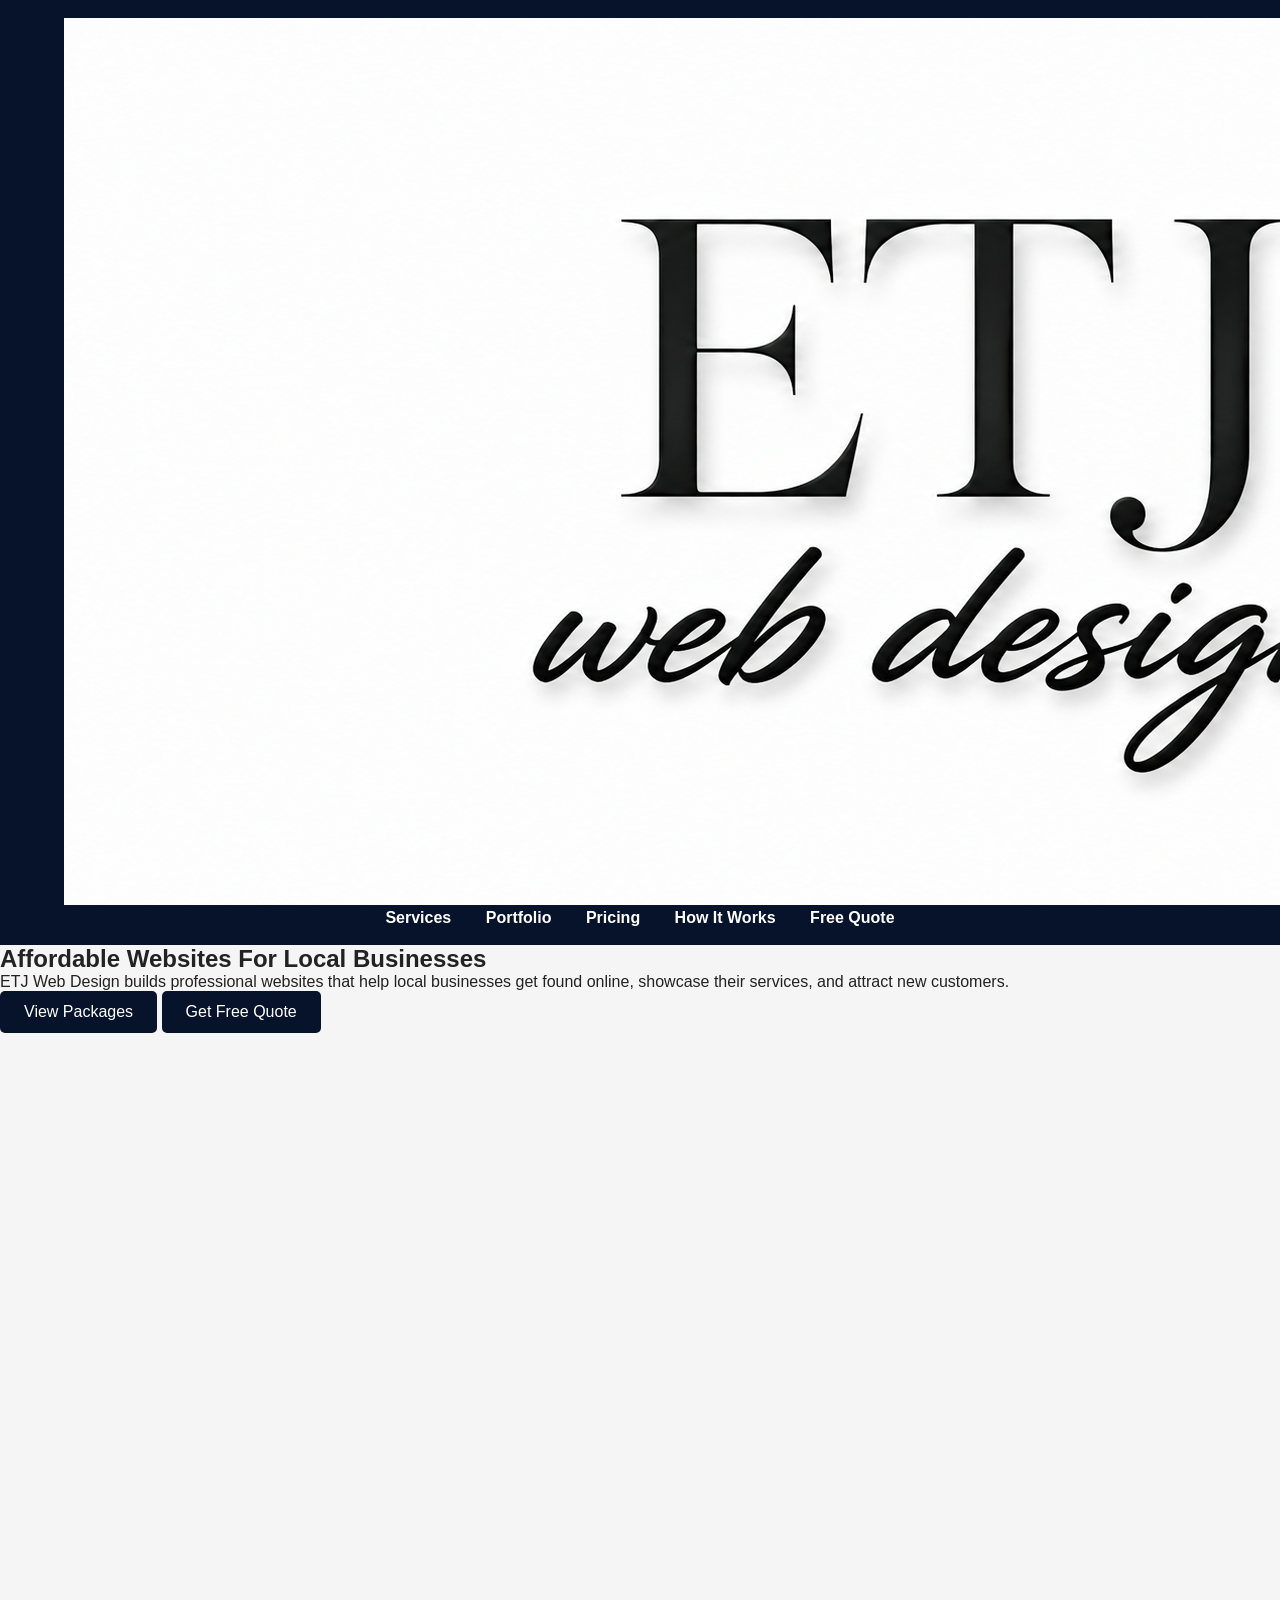
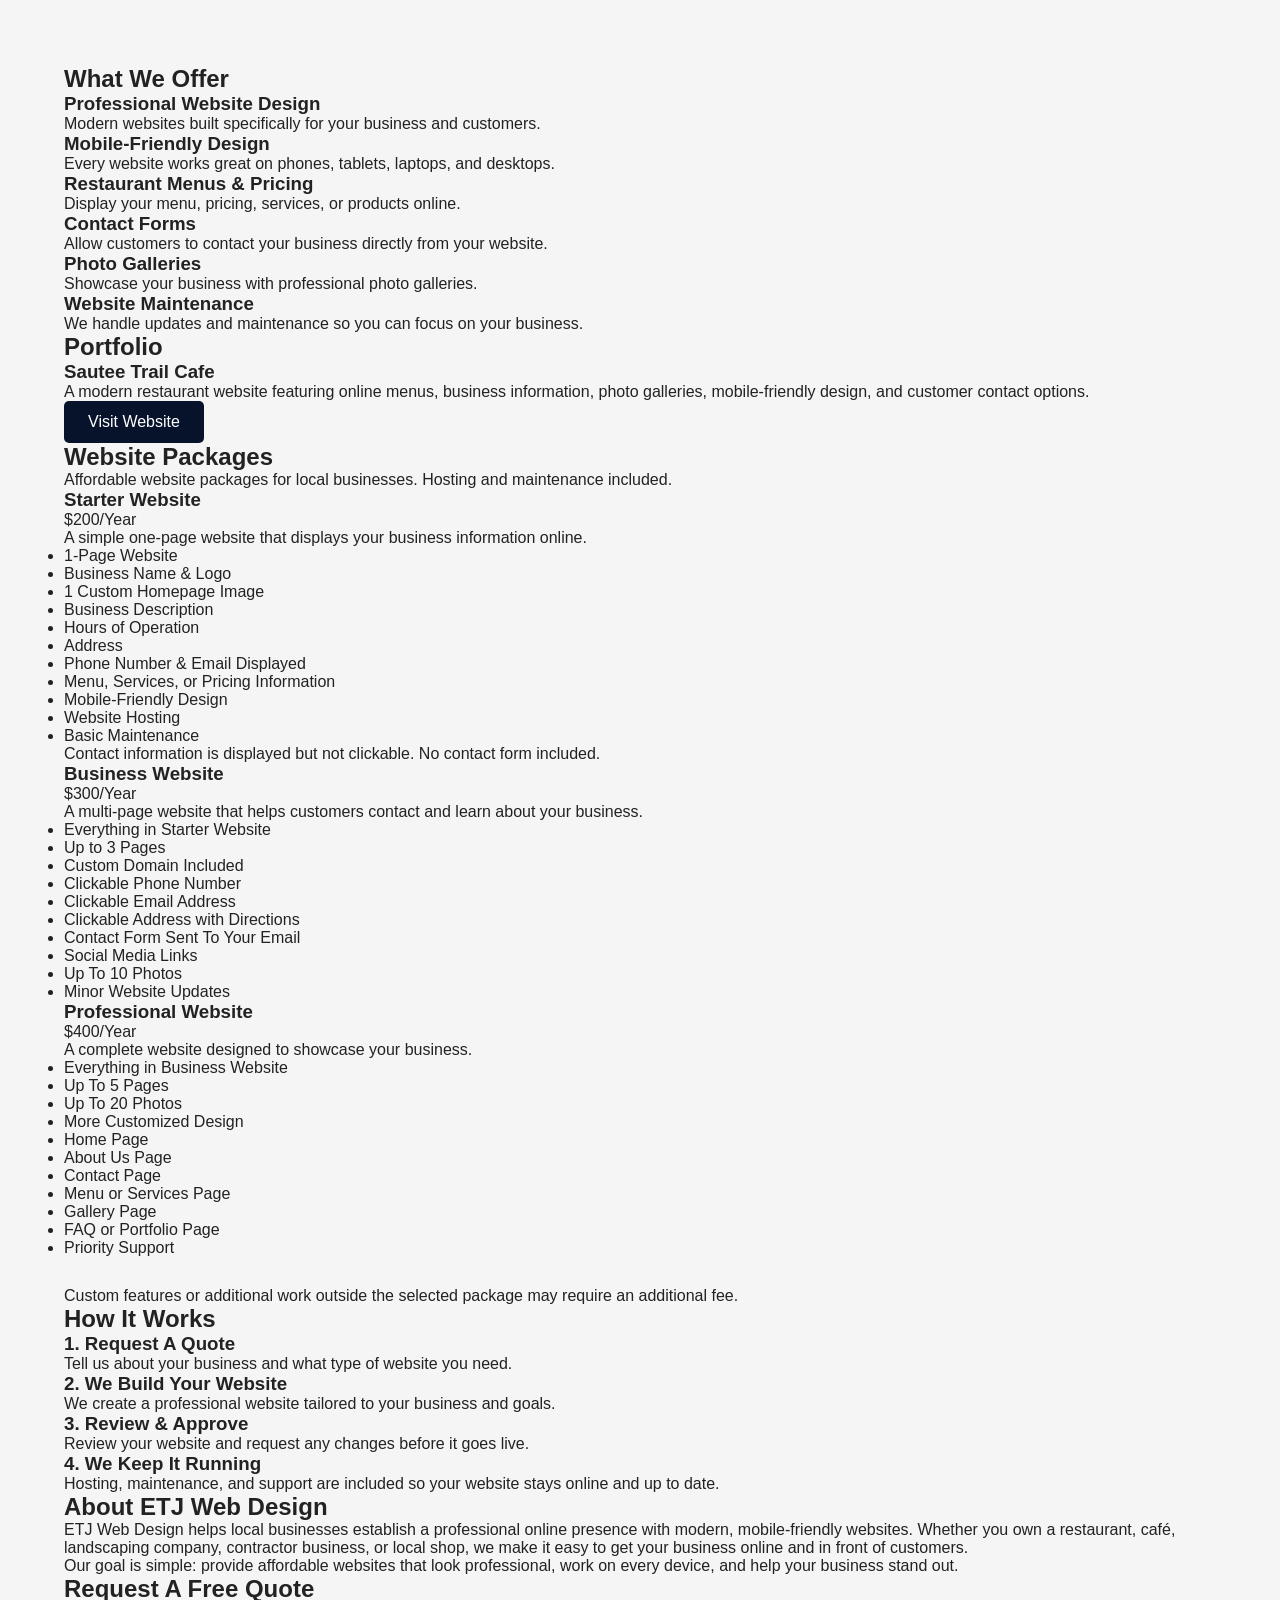
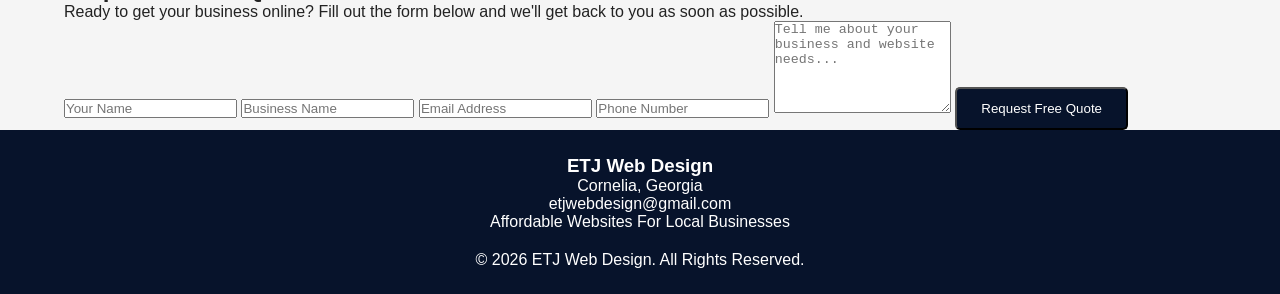
==== index.html @ d2bb999c "Update index.html" ====
<!DOCTYPE html>
<html lang="en">
<head>
<meta charset="UTF-8">
<meta name="viewport" content="width=device-width, initial-scale=1.0">

<title>ETJ Web Design | Affordable Websites for Small Businesses</title>

<meta name="description" content="Professional websites for local businesses. Hosting, maintenance, and support included. Packages starting at $200 per year.">

<link rel="stylesheet" href="style.css">
</head>
<body>

<header>
    <div class="container">

        <div class="logo">
            <img src="logo.png" alt="ETJ Web Design Logo">
        </div>

        <nav>
            <a href="#services">Services</a>
            <a href="#portfolio">Portfolio</a>
            <a href="#pricing">Pricing</a>
            <a href="#how-it-works">How It Works</a>
            <a href="#quote">Free Quote</a>
        </nav>

    </div>
</header>

<section class="hero">
    <div class="hero-content">

        <h1>Affordable Websites For Local Businesses</h1>

        <p>
            ETJ Web Design builds professional websites that help local businesses
            get found online, showcase their services, and attract new customers.
        </p>

        <div class="hero-buttons">
            <a href="#pricing" class="btn">View Packages</a>
            <a href="#quote" class="btn btn-outline">Get Free Quote</a>
        </div>

    </div>
</section>
<section id="services" class="section">
    <div class="container">

        <h2>What We Offer</h2>

        <div class="grid">

            <div class="card">
                <h3>Professional Website Design</h3>
                <p>
                    Modern websites built specifically for your business and customers.
                </p>
            </div>

            <div class="card">
                <h3>Mobile-Friendly Design</h3>
                <p>
                    Every website works great on phones, tablets, laptops, and desktops.
                </p>
            </div>

            <div class="card">
                <h3>Restaurant Menus & Pricing</h3>
                <p>
                    Display your menu, pricing, services, or products online.
                </p>
            </div>

            <div class="card">
                <h3>Contact Forms</h3>
                <p>
                    Allow customers to contact your business directly from your website.
                </p>
            </div>

            <div class="card">
                <h3>Photo Galleries</h3>
                <p>
                    Showcase your business with professional photo galleries.
                </p>
            </div>

            <div class="card">
                <h3>Website Maintenance</h3>
                <p>
                    We handle updates and maintenance so you can focus on your business.
                </p>
            </div>

        </div>

    </div>
</section>

<section id="portfolio" class="section dark">
    <div class="container">

        <h2>Portfolio</h2>

        <div class="portfolio-card">

            <h3>Sautee Trail Cafe</h3>

            <p>
                A modern restaurant website featuring online menus, business information,
                photo galleries, mobile-friendly design, and customer contact options.
            </p>

            <a href="https://sauteetrailcafe.com" target="_blank" class="btn">
                Visit Website
            </a>

        </div>

    </div>
</section>
<section id="pricing" class="section">
    <div class="container">

        <h2>Website Packages</h2>

        <p class="about-text">
            Affordable website packages for local businesses. Hosting and maintenance included.
        </p>

        <div class="grid">

            <div class="card">
                <h3>Starter Website</h3>

                <div class="price">
                    $200/Year
                </div>

                <p>
                    A simple one-page website that displays your business information online.
                </p>

                <ul>
                    <li>1-Page Website</li>
                    <li>Business Name & Logo</li>
                    <li>1 Custom Homepage Image</li>
                    <li>Business Description</li>
                    <li>Hours of Operation</li>
                    <li>Address</li>
                    <li>Phone Number & Email Displayed</li>
                    <li>Menu, Services, or Pricing Information</li>
                    <li>Mobile-Friendly Design</li>
                    <li>Website Hosting</li>
                    <li>Basic Maintenance</li>
                </ul>

                <p class="small">
                    Contact information is displayed but not clickable. No contact form included.
                </p>
            </div>

            <div class="card">
                <h3>Business Website</h3>

                <div class="price">
                    $300/Year
                </div>

                <p>
                    A multi-page website that helps customers contact and learn about your business.
                </p>

                <ul>
                    <li>Everything in Starter Website</li>
                    <li>Up to 3 Pages</li>
                    <li>Custom Domain Included</li>
                    <li>Clickable Phone Number</li>
                    <li>Clickable Email Address</li>
                    <li>Clickable Address with Directions</li>
                    <li>Contact Form Sent To Your Email</li>
                    <li>Social Media Links</li>
                    <li>Up To 10 Photos</li>
                    <li>Minor Website Updates</li>
                </ul>
            </div>

            <div class="card">
                <h3>Professional Website</h3>

                <div class="price">
                    $400/Year
                </div>

                <p>
                    A complete website designed to showcase your business.
                </p>

                <ul>
                    <li>Everything in Business Website</li>
                    <li>Up To 5 Pages</li>
                    <li>Up To 20 Photos</li>
                    <li>More Customized Design</li>
                    <li>Home Page</li>
                    <li>About Us Page</li>
                    <li>Contact Page</li>
                    <li>Menu or Services Page</li>
                    <li>Gallery Page</li>
                    <li>FAQ or Portfolio Page</li>
                    <li>Priority Support</li>
                </ul>
            </div>

        </div>

        <p class="small" style="margin-top:30px;">
            Custom features or additional work outside the selected package may require an additional fee.
        </p>

    </div>
</section>
<section id="how-it-works" class="section dark">
    <div class="container">

        <h2>How It Works</h2>

        <div class="grid">

            <div class="card">
                <h3>1. Request A Quote</h3>
                <p>
                    Tell us about your business and what type of website you need.
                </p>
            </div>

            <div class="card">
                <h3>2. We Build Your Website</h3>
                <p>
                    We create a professional website tailored to your business and goals.
                </p>
            </div>

            <div class="card">
                <h3>3. Review & Approve</h3>
                <p>
                    Review your website and request any changes before it goes live.
                </p>
            </div>

            <div class="card">
                <h3>4. We Keep It Running</h3>
                <p>
                    Hosting, maintenance, and support are included so your website stays online and up to date.
                </p>
            </div>

        </div>

    </div>
</section>

<section class="section">
    <div class="container">

        <h2>About ETJ Web Design</h2>

        <p class="about-text">
            ETJ Web Design helps local businesses establish a professional online presence with modern, mobile-friendly websites.
            Whether you own a restaurant, café, landscaping company, contractor business, or local shop,
            we make it easy to get your business online and in front of customers.
        </p>

        <p class="about-text">
            Our goal is simple: provide affordable websites that look professional, work on every device,
            and help your business stand out.
        </p>

    </div>
</section>
<section id="quote" class="section dark">
    <div class="container">

        <h2>Request A Free Quote</h2>

        <p class="about-text">
            Ready to get your business online? Fill out the form below and we'll get back to you as soon as possible.
        </p>

        <form action="https://formspree.io/f/mnjybvge" method="POST">

            <input
                type="text"
                name="name"
                placeholder="Your Name"
                required>

            <input
                type="text"
                name="business"
                placeholder="Business Name">

            <input
                type="email"
                name="email"
                placeholder="Email Address"
                required>

            <input
                type="tel"
                name="phone"
                placeholder="Phone Number">

            <textarea
                name="message"
                rows="6"
                placeholder="Tell me about your business and website needs..."
                required></textarea>

            <button type="submit" class="btn">
                Request Free Quote
            </button>

        </form>

    </div>
</section>

<footer>
    <div class="container">

        <h3>ETJ Web Design</h3>

        <p>Cornelia, Georgia</p>

        <p>etjwebdesign@gmail.com</p>

        <p>Affordable Websites For Local Businesses</p>

        <p style="margin-top:20px;">
            © 2026 ETJ Web Design. All Rights Reserved.
        </p>

    </div>
</footer>

</body>
</html>
---- style.css ----
*{
margin:0;
padding:0;
box-sizing:border-box;
}

body{
font-family:Arial,sans-serif;
background:#f5f5f5;
color:#222;
}

.container{
width:90%;
max-width:1200px;
margin:auto;
}

header{
background:#07132b;
padding:18px 0;
}

nav{
text-align:center;
}

nav a{
color:white;
text-decoration:none;
margin:0 15px;
font-weight:bold;
}

nav a:hover{
opacity:.8;
}

.hero{
height:80vh;

```
background-image:url("logo.png");
background-size:cover;
background-position:center;
background-repeat:no-repeat;
```

}

.welcome{
text-align:center;
padding:60px 20px;
background:white;
}

.welcome h1{
font-size:3rem;
margin-bottom:15px;
}

.welcome p{
max-width:700px;
margin:auto;
margin-bottom:25px;
}

.btn{
display:inline-block;
background:#07132b;
color:white;
text-decoration:none;
padding:12px 24px;
border-radius:5px;
}

.btn:hover{
opacity:.9;
}

footer{
background:#07132b;
color:white;
text-align:center;
padding:25px;
}

@media(max-width:768px){

```
.hero{
    height:50vh;
}

.welcome h1{
    font-size:2rem;
}
```

}
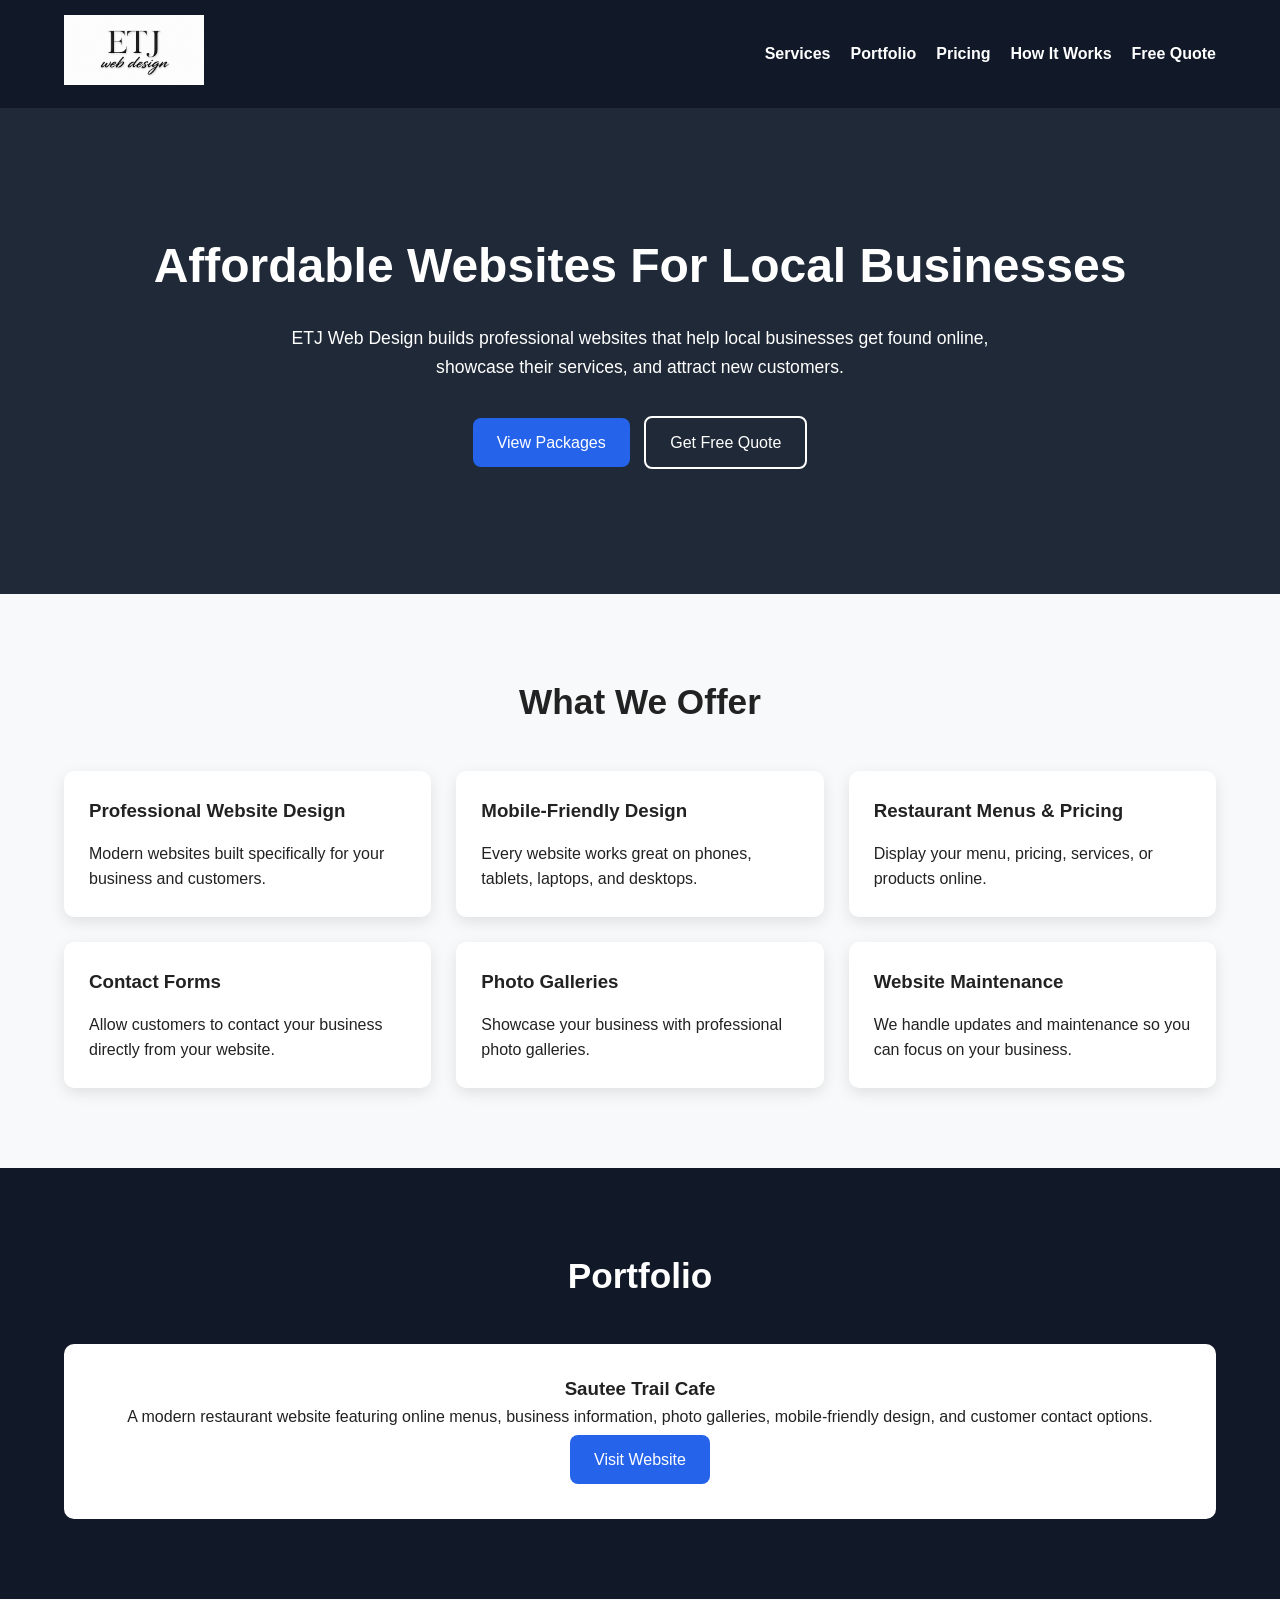
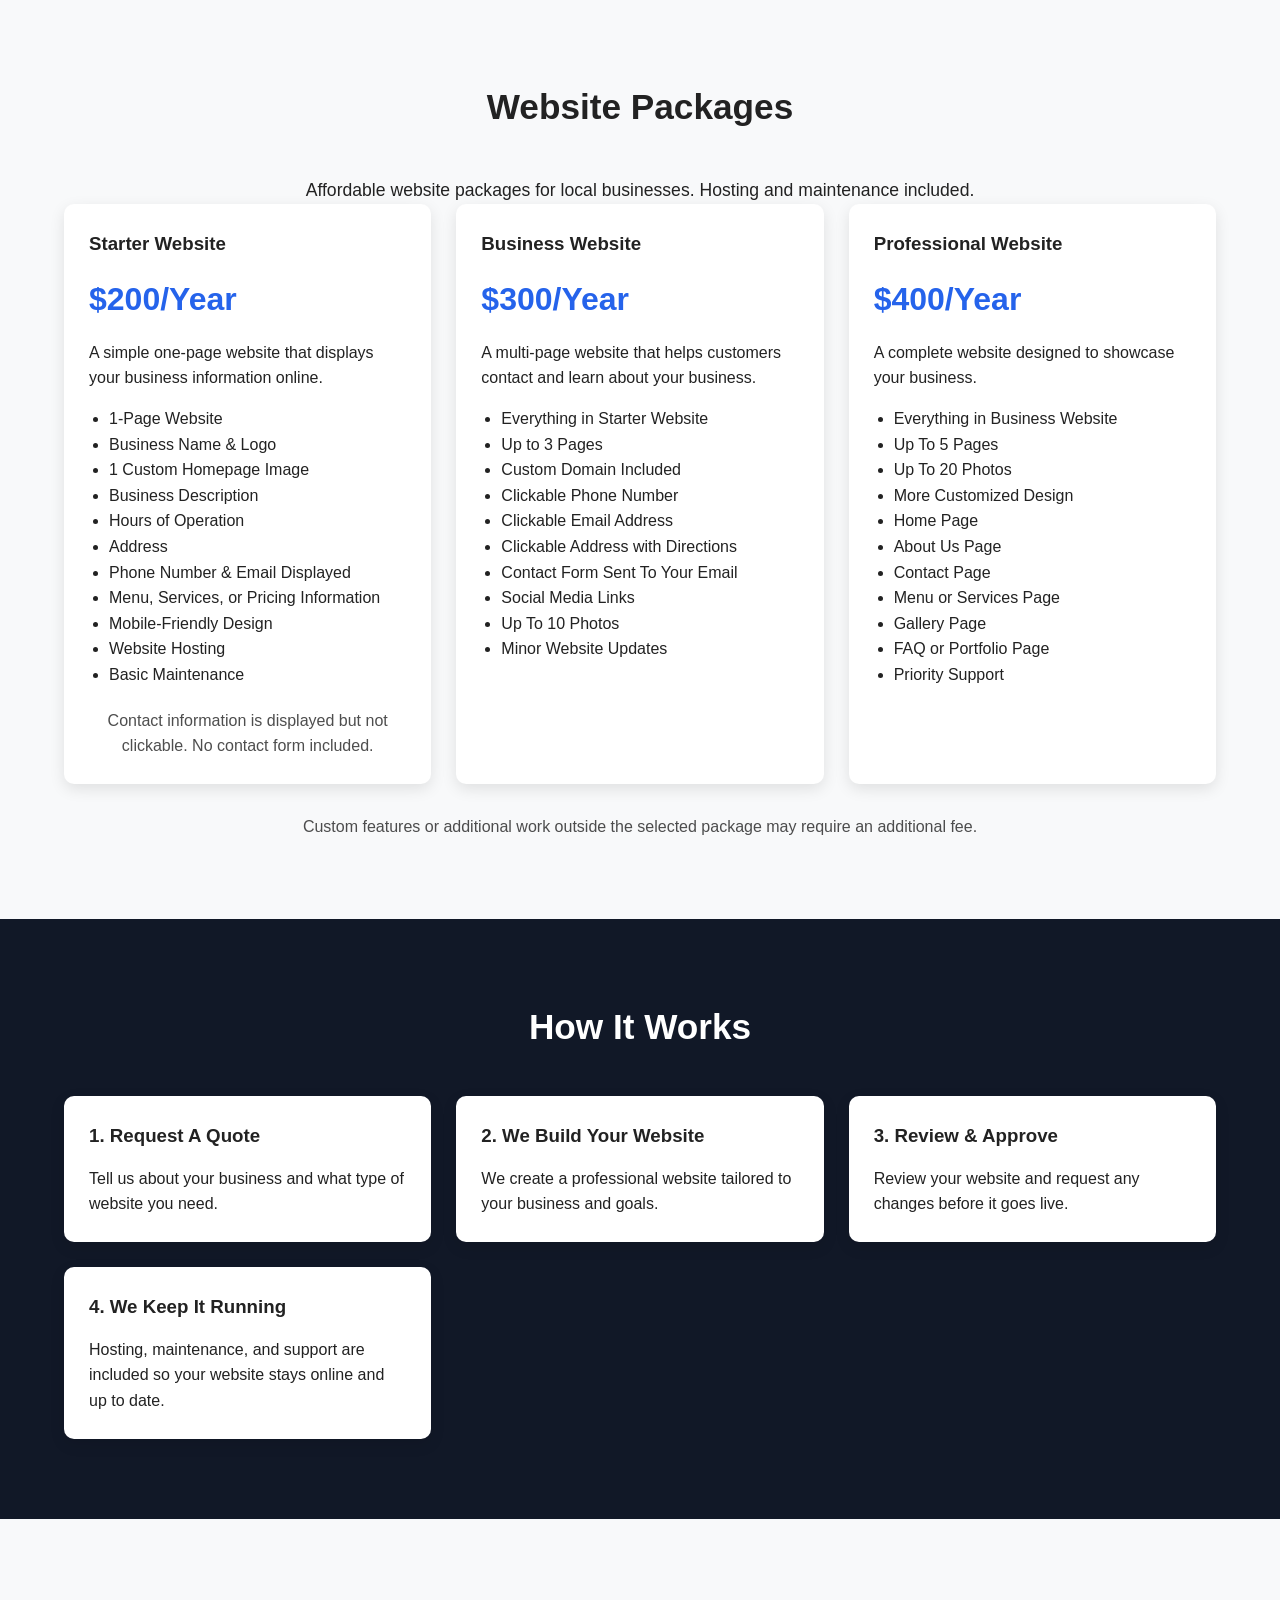
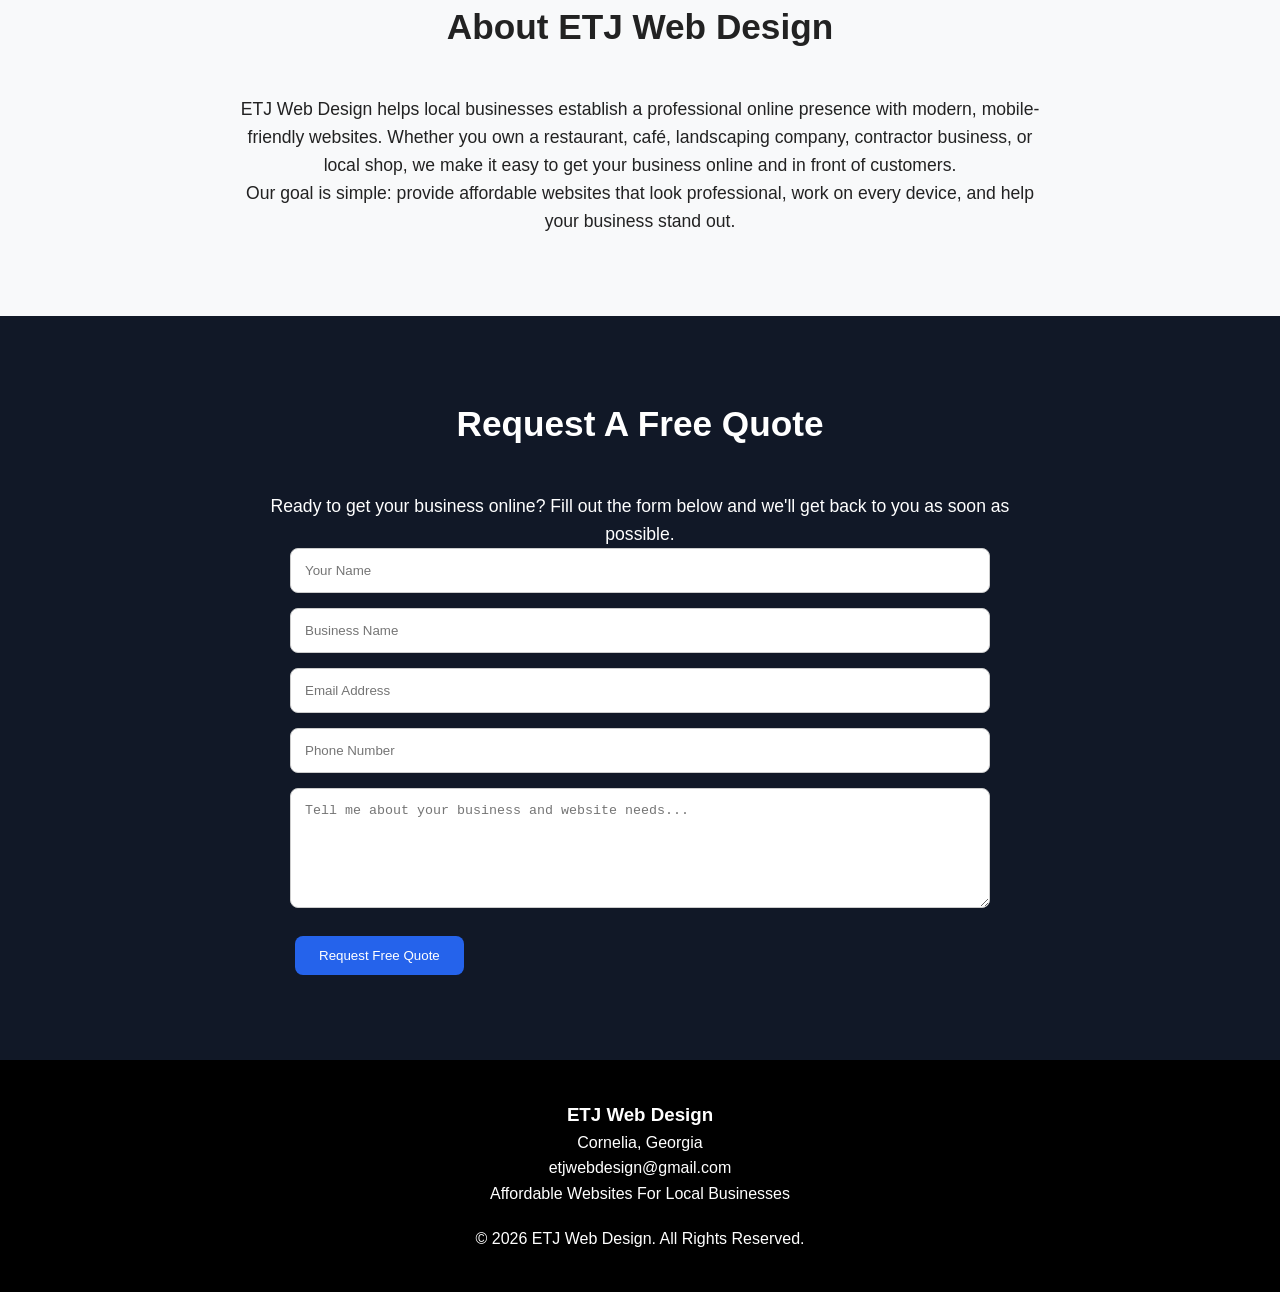
==== commit c550a3ce: "Update index.html" ====
--- a/index.html
+++ b/index.html
@@ -349,3 +349,4 @@
 
 </body>
 </html>
+
--- a/style.css
+++ b/style.css
@@ -1,100 +1,198 @@
-*{
-margin:0;
-padding:0;
-box-sizing:border-box;
+* {
+    margin: 0;
+    padding: 0;
+    box-sizing: border-box;
 }
 
-body{
-font-family:Arial,sans-serif;
-background:#f5f5f5;
-color:#222;
+body {
+    font-family: Arial, sans-serif;
+    line-height: 1.6;
+    color: #222;
+    background: #f8f9fa;
 }
 
-.container{
-width:90%;
-max-width:1200px;
-margin:auto;
+.container {
+    width: 90%;
+    max-width: 1200px;
+    margin: auto;
 }
 
-header{
-background:#07132b;
-padding:18px 0;
+header {
+    background: #111827;
+    padding: 15px 0;
 }
 
-nav{
-text-align:center;
+header .container {
+    display: flex;
+    justify-content: space-between;
+    align-items: center;
 }
 
-nav a{
-color:white;
-text-decoration:none;
-margin:0 15px;
-font-weight:bold;
+.logo img {
+    height: 70px;
 }
 
-nav a:hover{
-opacity:.8;
+nav {
+    display: flex;
+    gap: 20px;
 }
 
-.hero{
-height:80vh;
-
-```
-background-image:url("logo.png");
-background-size:cover;
-background-position:center;
-background-repeat:no-repeat;
-```
-
+nav a {
+    color: white;
+    text-decoration: none;
+    font-weight: bold;
 }
 
-.welcome{
-text-align:center;
-padding:60px 20px;
-background:white;
+nav a:hover {
+    opacity: .8;
 }
 
-.welcome h1{
-font-size:3rem;
-margin-bottom:15px;
+.hero {
+    background: #1f2937;
+    color: white;
+    text-align: center;
+    padding: 120px 20px;
 }
 
-.welcome p{
-max-width:700px;
-margin:auto;
-margin-bottom:25px;
+.hero h1 {
+    font-size: 3rem;
+    margin-bottom: 20px;
 }
 
-.btn{
-display:inline-block;
-background:#07132b;
-color:white;
-text-decoration:none;
-padding:12px 24px;
-border-radius:5px;
+.hero p {
+    max-width: 700px;
+    margin: auto;
+    margin-bottom: 30px;
+    font-size: 1.1rem;
 }
 
-.btn:hover{
-opacity:.9;
+.btn {
+    display: inline-block;
+    padding: 12px 24px;
+    background: #2563eb;
+    color: white;
+    text-decoration: none;
+    border-radius: 8px;
+    margin: 5px;
 }
 
-footer{
-background:#07132b;
-color:white;
-text-align:center;
-padding:25px;
+.btn:hover {
+    opacity: .9;
 }
 
-@media(max-width:768px){
-
-```
-.hero{
-    height:50vh;
+.btn-outline {
+    background: transparent;
+    border: 2px solid white;
 }
 
-.welcome h1{
-    font-size:2rem;
+.section {
+    padding: 80px 0;
 }
-```
 
+.section h2 {
+    text-align: center;
+    margin-bottom: 40px;
+    font-size: 2.2rem;
 }
+
+.dark {
+    background: #111827;
+    color: white;
+}
+
+.grid {
+    display: grid;
+    grid-template-columns: repeat(auto-fit,minmax(280px,1fr));
+    gap: 25px;
+}
+
+.card {
+    background: white;
+    padding: 25px;
+    border-radius: 10px;
+    box-shadow: 0 5px 15px rgba(0,0,0,.1);
+}
+
+.dark .card {
+    color: #222;
+}
+
+.card h3 {
+    margin-bottom: 15px;
+}
+
+.card ul {
+    margin-top: 15px;
+    padding-left: 20px;
+}
+
+.price {
+    font-size: 2rem;
+    font-weight: bold;
+    margin: 15px 0;
+    color: #2563eb;
+}
+
+.portfolio-card {
+    background: white;
+    color: #222;
+    padding: 30px;
+    border-radius: 10px;
+    text-align: center;
+}
+
+.about-text {
+    max-width: 800px;
+    margin: auto;
+    text-align: center;
+    font-size: 1.1rem;
+}
+
+form {
+    max-width: 700px;
+    margin: auto;
+}
+
+input,
+textarea {
+    width: 100%;
+    padding: 14px;
+    margin-bottom: 15px;
+    border: 1px solid #ccc;
+    border-radius: 8px;
+}
+
+button.btn {
+    border: none;
+    cursor: pointer;
+}
+
+footer {
+    background: #000;
+    color: white;
+    text-align: center;
+    padding: 40px 20px;
+}
+
+.small {
+    text-align: center;
+    margin-top: 20px;
+    opacity: .8;
+}
+
+@media (max-width: 768px) {
+    header .container {
+        flex-direction: column;
+        gap: 15px;
+    }
+
+    nav {
+        flex-wrap: wrap;
+        justify-content: center;
+    }
+
+    .hero h1 {
+        font-size: 2rem;
+    }
+}
+
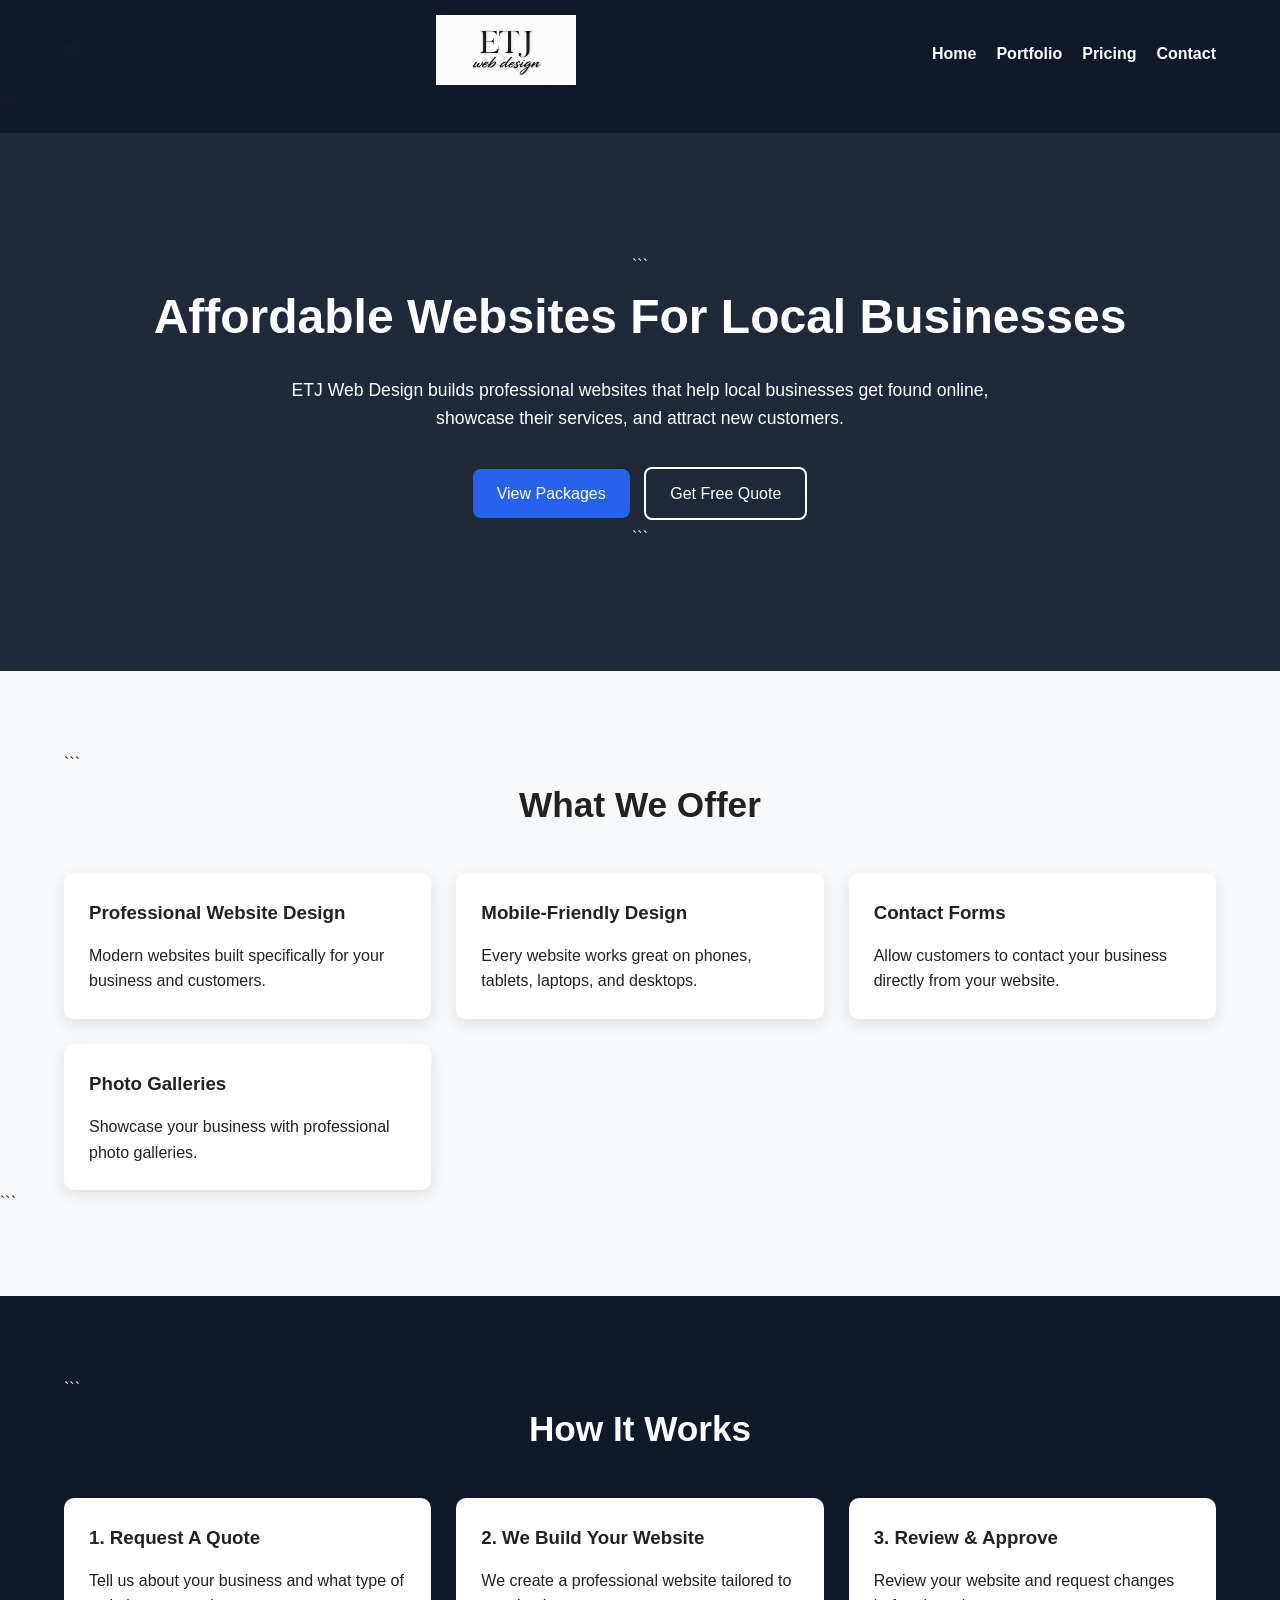
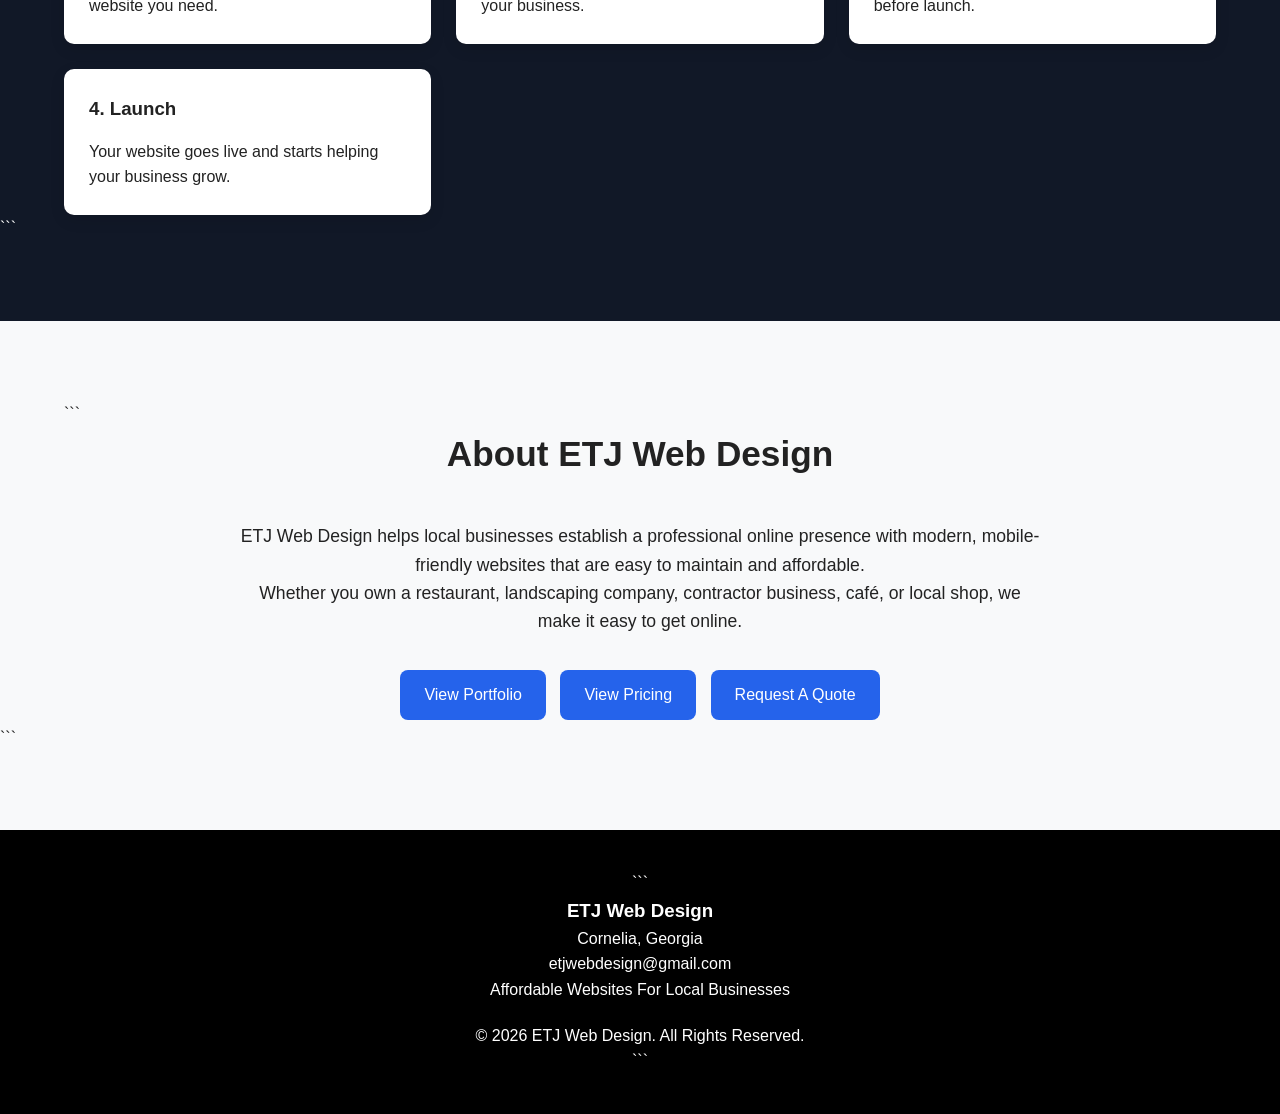
==== commit a16574d2: "Update index.html" ====
--- a/index.html
+++ b/index.html
@@ -1,4 +1,5 @@
 <!DOCTYPE html>
+
 <html lang="en">
 <head>
 <meta charset="UTF-8">
@@ -6,7 +7,7 @@
 
 <title>ETJ Web Design | Affordable Websites for Small Businesses</title>
 
-<meta name="description" content="Professional websites for local businesses. Hosting, maintenance, and support included. Packages starting at $200 per year.">
+<meta name="description" content="Professional websites for local businesses. Affordable pricing, modern designs, and ongoing support.">
 
 <link rel="stylesheet" href="style.css">
 </head>
@@ -15,338 +16,187 @@
 <header>
     <div class="container">
 
-        <div class="logo">
-            <img src="logo.png" alt="ETJ Web Design Logo">
-        </div>
-
-        <nav>
-            <a href="#services">Services</a>
-            <a href="#portfolio">Portfolio</a>
-            <a href="#pricing">Pricing</a>
-            <a href="#how-it-works">How It Works</a>
-            <a href="#quote">Free Quote</a>
-        </nav>
-
-    </div>
+```
+    <div class="logo">
+        <img src="logo.png" alt="ETJ Web Design Logo">
+    </div>
+
+    <nav>
+        <a href="index.html">Home</a>
+        <a href="portfolio.html">Portfolio</a>
+        <a href="pricing.html">Pricing</a>
+        <a href="contact.html">Contact</a>
+    </nav>
+
+</div>
+```
+
 </header>
 
 <section class="hero">
     <div class="hero-content">
 
-        <h1>Affordable Websites For Local Businesses</h1>
-
-        <p>
-            ETJ Web Design builds professional websites that help local businesses
-            get found online, showcase their services, and attract new customers.
-        </p>
-
-        <div class="hero-buttons">
-            <a href="#pricing" class="btn">View Packages</a>
-            <a href="#quote" class="btn btn-outline">Get Free Quote</a>
-        </div>
-
-    </div>
-</section>
-<section id="services" class="section">
-    <div class="container">
-
-        <h2>What We Offer</h2>
-
-        <div class="grid">
-
-            <div class="card">
-                <h3>Professional Website Design</h3>
-                <p>
-                    Modern websites built specifically for your business and customers.
-                </p>
-            </div>
-
-            <div class="card">
-                <h3>Mobile-Friendly Design</h3>
-                <p>
-                    Every website works great on phones, tablets, laptops, and desktops.
-                </p>
-            </div>
-
-            <div class="card">
-                <h3>Restaurant Menus & Pricing</h3>
-                <p>
-                    Display your menu, pricing, services, or products online.
-                </p>
-            </div>
-
-            <div class="card">
-                <h3>Contact Forms</h3>
-                <p>
-                    Allow customers to contact your business directly from your website.
-                </p>
-            </div>
-
-            <div class="card">
-                <h3>Photo Galleries</h3>
-                <p>
-                    Showcase your business with professional photo galleries.
-                </p>
-            </div>
-
-            <div class="card">
-                <h3>Website Maintenance</h3>
-                <p>
-                    We handle updates and maintenance so you can focus on your business.
-                </p>
-            </div>
-
-        </div>
-
-    </div>
-</section>
-
-<section id="portfolio" class="section dark">
-    <div class="container">
-
-        <h2>Portfolio</h2>
-
-        <div class="portfolio-card">
-
-            <h3>Sautee Trail Cafe</h3>
-
-            <p>
-                A modern restaurant website featuring online menus, business information,
-                photo galleries, mobile-friendly design, and customer contact options.
-            </p>
-
-            <a href="https://sauteetrailcafe.com" target="_blank" class="btn">
-                Visit Website
-            </a>
-
-        </div>
-
-    </div>
-</section>
-<section id="pricing" class="section">
-    <div class="container">
-
-        <h2>Website Packages</h2>
-
-        <p class="about-text">
-            Affordable website packages for local businesses. Hosting and maintenance included.
-        </p>
-
-        <div class="grid">
-
-            <div class="card">
-                <h3>Starter Website</h3>
-
-                <div class="price">
-                    $200/Year
-                </div>
-
-                <p>
-                    A simple one-page website that displays your business information online.
-                </p>
-
-                <ul>
-                    <li>1-Page Website</li>
-                    <li>Business Name & Logo</li>
-                    <li>1 Custom Homepage Image</li>
-                    <li>Business Description</li>
-                    <li>Hours of Operation</li>
-                    <li>Address</li>
-                    <li>Phone Number & Email Displayed</li>
-                    <li>Menu, Services, or Pricing Information</li>
-                    <li>Mobile-Friendly Design</li>
-                    <li>Website Hosting</li>
-                    <li>Basic Maintenance</li>
-                </ul>
-
-                <p class="small">
-                    Contact information is displayed but not clickable. No contact form included.
-                </p>
-            </div>
-
-            <div class="card">
-                <h3>Business Website</h3>
-
-                <div class="price">
-                    $300/Year
-                </div>
-
-                <p>
-                    A multi-page website that helps customers contact and learn about your business.
-                </p>
-
-                <ul>
-                    <li>Everything in Starter Website</li>
-                    <li>Up to 3 Pages</li>
-                    <li>Custom Domain Included</li>
-                    <li>Clickable Phone Number</li>
-                    <li>Clickable Email Address</li>
-                    <li>Clickable Address with Directions</li>
-                    <li>Contact Form Sent To Your Email</li>
-                    <li>Social Media Links</li>
-                    <li>Up To 10 Photos</li>
-                    <li>Minor Website Updates</li>
-                </ul>
-            </div>
-
-            <div class="card">
-                <h3>Professional Website</h3>
-
-                <div class="price">
-                    $400/Year
-                </div>
-
-                <p>
-                    A complete website designed to showcase your business.
-                </p>
-
-                <ul>
-                    <li>Everything in Business Website</li>
-                    <li>Up To 5 Pages</li>
-                    <li>Up To 20 Photos</li>
-                    <li>More Customized Design</li>
-                    <li>Home Page</li>
-                    <li>About Us Page</li>
-                    <li>Contact Page</li>
-                    <li>Menu or Services Page</li>
-                    <li>Gallery Page</li>
-                    <li>FAQ or Portfolio Page</li>
-                    <li>Priority Support</li>
-                </ul>
-            </div>
-
-        </div>
-
-        <p class="small" style="margin-top:30px;">
-            Custom features or additional work outside the selected package may require an additional fee.
-        </p>
-
-    </div>
-</section>
-<section id="how-it-works" class="section dark">
-    <div class="container">
-
-        <h2>How It Works</h2>
-
-        <div class="grid">
-
-            <div class="card">
-                <h3>1. Request A Quote</h3>
-                <p>
-                    Tell us about your business and what type of website you need.
-                </p>
-            </div>
-
-            <div class="card">
-                <h3>2. We Build Your Website</h3>
-                <p>
-                    We create a professional website tailored to your business and goals.
-                </p>
-            </div>
-
-            <div class="card">
-                <h3>3. Review & Approve</h3>
-                <p>
-                    Review your website and request any changes before it goes live.
-                </p>
-            </div>
-
-            <div class="card">
-                <h3>4. We Keep It Running</h3>
-                <p>
-                    Hosting, maintenance, and support are included so your website stays online and up to date.
-                </p>
-            </div>
-
-        </div>
-
-    </div>
+```
+    <h1>Affordable Websites For Local Businesses</h1>
+
+    <p>
+        ETJ Web Design builds professional websites that help local businesses
+        get found online, showcase their services, and attract new customers.
+    </p>
+
+    <div class="hero-buttons">
+        <a href="pricing.html" class="btn">View Packages</a>
+        <a href="contact.html" class="btn btn-outline">Get Free Quote</a>
+    </div>
+
+</div>
+```
+
 </section>
 
 <section class="section">
     <div class="container">
 
-        <h2>About ETJ Web Design</h2>
-
-        <p class="about-text">
-            ETJ Web Design helps local businesses establish a professional online presence with modern, mobile-friendly websites.
-            Whether you own a restaurant, café, landscaping company, contractor business, or local shop,
-            we make it easy to get your business online and in front of customers.
-        </p>
-
-        <p class="about-text">
-            Our goal is simple: provide affordable websites that look professional, work on every device,
-            and help your business stand out.
-        </p>
-
-    </div>
-</section>
-<section id="quote" class="section dark">
-    <div class="container">
-
-        <h2>Request A Free Quote</h2>
-
-        <p class="about-text">
-            Ready to get your business online? Fill out the form below and we'll get back to you as soon as possible.
-        </p>
-
-        <form action="https://formspree.io/f/mnjybvge" method="POST">
-
-            <input
-                type="text"
-                name="name"
-                placeholder="Your Name"
-                required>
-
-            <input
-                type="text"
-                name="business"
-                placeholder="Business Name">
-
-            <input
-                type="email"
-                name="email"
-                placeholder="Email Address"
-                required>
-
-            <input
-                type="tel"
-                name="phone"
-                placeholder="Phone Number">
-
-            <textarea
-                name="message"
-                rows="6"
-                placeholder="Tell me about your business and website needs..."
-                required></textarea>
-
-            <button type="submit" class="btn">
-                Request Free Quote
-            </button>
-
-        </form>
-
-    </div>
+```
+    <h2>What We Offer</h2>
+
+    <div class="grid">
+
+        <div class="card">
+            <h3>Professional Website Design</h3>
+            <p>
+                Modern websites built specifically for your business and customers.
+            </p>
+        </div>
+
+        <div class="card">
+            <h3>Mobile-Friendly Design</h3>
+            <p>
+                Every website works great on phones, tablets, laptops, and desktops.
+            </p>
+        </div>
+
+        <div class="card">
+            <h3>Contact Forms</h3>
+            <p>
+                Allow customers to contact your business directly from your website.
+            </p>
+        </div>
+
+        <div class="card">
+            <h3>Photo Galleries</h3>
+            <p>
+                Showcase your business with professional photo galleries.
+            </p>
+        </div>
+
+    </div>
+
+</div>
+```
+
+</section>
+
+<section class="section dark">
+    <div class="container">
+
+```
+    <h2>How It Works</h2>
+
+    <div class="grid">
+
+        <div class="card">
+            <h3>1. Request A Quote</h3>
+            <p>
+                Tell us about your business and what type of website you need.
+            </p>
+        </div>
+
+        <div class="card">
+            <h3>2. We Build Your Website</h3>
+            <p>
+                We create a professional website tailored to your business.
+            </p>
+        </div>
+
+        <div class="card">
+            <h3>3. Review & Approve</h3>
+            <p>
+                Review your website and request changes before launch.
+            </p>
+        </div>
+
+        <div class="card">
+            <h3>4. Launch</h3>
+            <p>
+                Your website goes live and starts helping your business grow.
+            </p>
+        </div>
+
+    </div>
+
+</div>
+```
+
+</section>
+
+<section class="section">
+    <div class="container">
+
+```
+    <h2>About ETJ Web Design</h2>
+
+    <p class="about-text">
+        ETJ Web Design helps local businesses establish a professional online presence
+        with modern, mobile-friendly websites that are easy to maintain and affordable.
+    </p>
+
+    <p class="about-text">
+        Whether you own a restaurant, landscaping company, contractor business,
+        café, or local shop, we make it easy to get online.
+    </p>
+
+    <div style="text-align:center; margin-top:30px;">
+
+        <a href="portfolio.html" class="btn">
+            View Portfolio
+        </a>
+
+        <a href="pricing.html" class="btn">
+            View Pricing
+        </a>
+
+        <a href="contact.html" class="btn">
+            Request A Quote
+        </a>
+
+    </div>
+
+</div>
+```
+
 </section>
 
 <footer>
     <div class="container">
 
-        <h3>ETJ Web Design</h3>
-
-        <p>Cornelia, Georgia</p>
-
-        <p>etjwebdesign@gmail.com</p>
-
-        <p>Affordable Websites For Local Businesses</p>
-
-        <p style="margin-top:20px;">
-            © 2026 ETJ Web Design. All Rights Reserved.
-        </p>
-
-    </div>
+```
+    <h3>ETJ Web Design</h3>
+
+    <p>Cornelia, Georgia</p>
+
+    <p>etjwebdesign@gmail.com</p>
+
+    <p>Affordable Websites For Local Businesses</p>
+
+    <p style="margin-top:20px;">
+        © 2026 ETJ Web Design. All Rights Reserved.
+    </p>
+
+</div>
+```
+
 </footer>
 
 </body>
 </html>
-
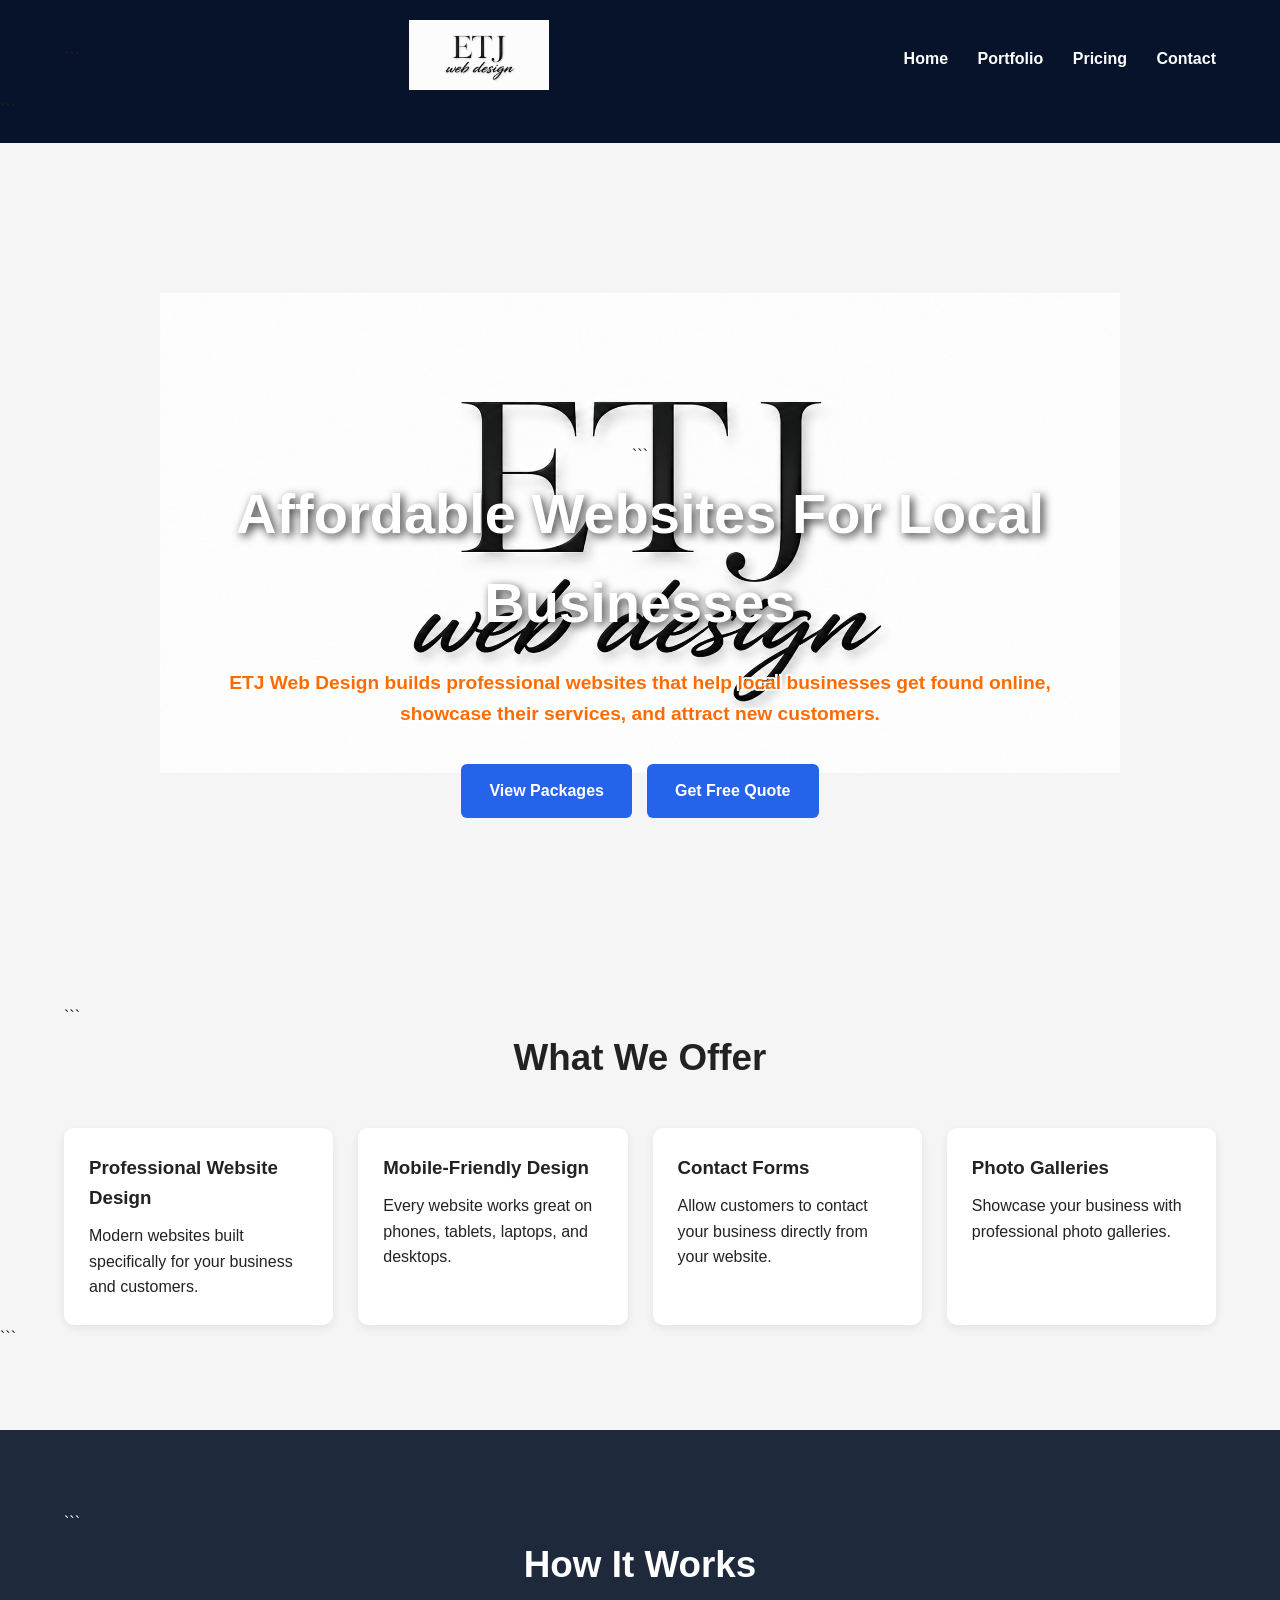
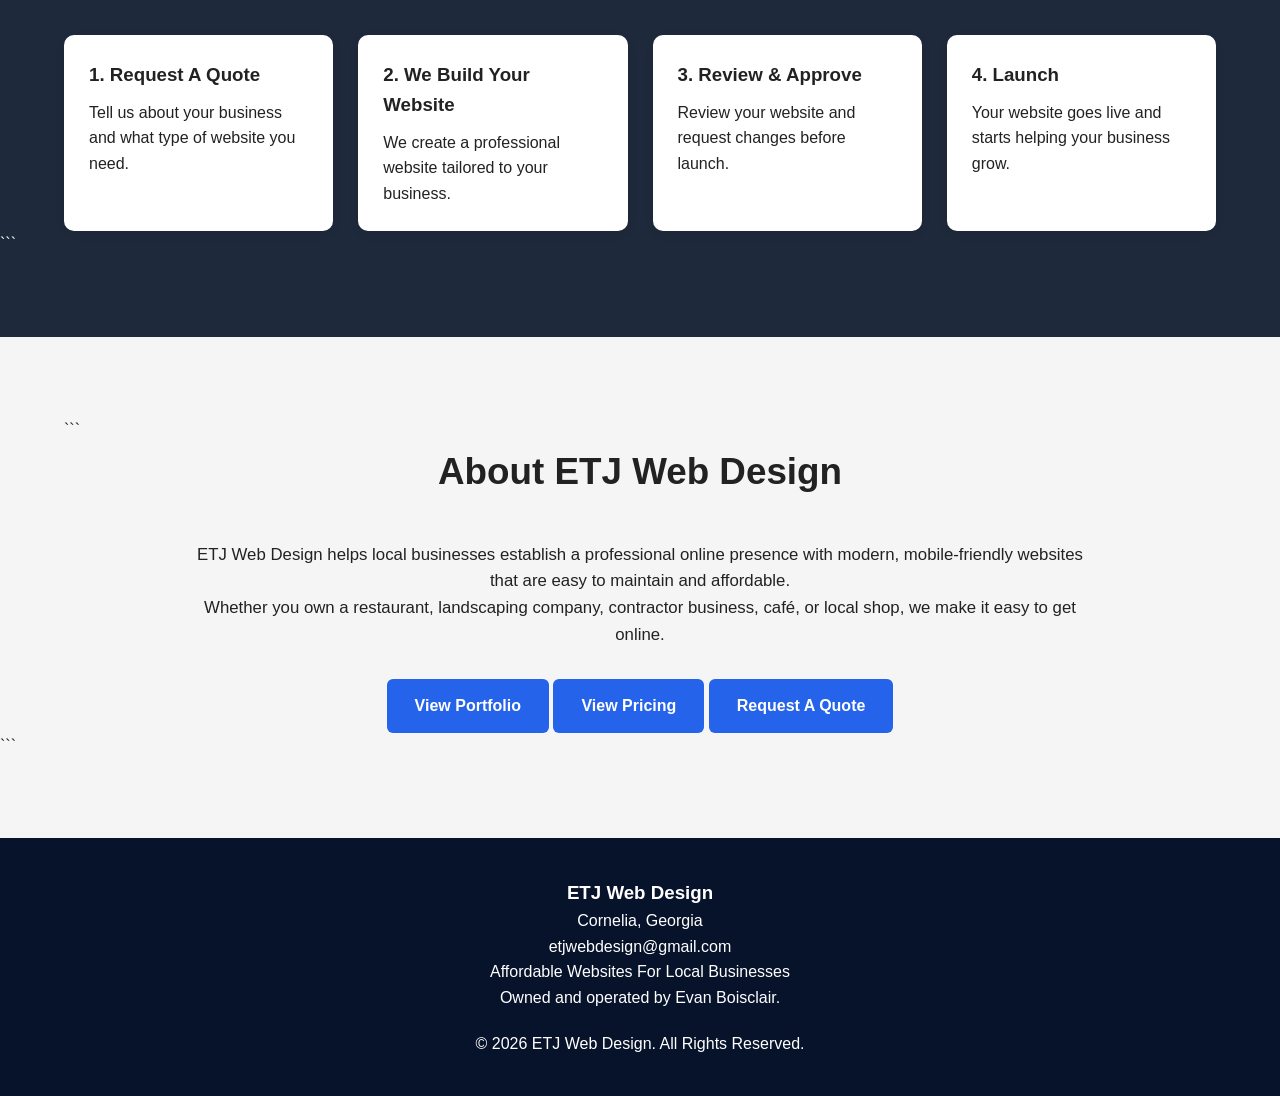
==== commit 5063b354: "Update index.html" ====
--- a/index.html
+++ b/index.html
@@ -180,22 +180,21 @@
 <footer>
     <div class="container">
 
-```
-    <h3>ETJ Web Design</h3>
-
-    <p>Cornelia, Georgia</p>
-
-    <p>etjwebdesign@gmail.com</p>
-
-    <p>Affordable Websites For Local Businesses</p>
-
-    <p style="margin-top:20px;">
-        © 2026 ETJ Web Design. All Rights Reserved.
-    </p>
-
-</div>
-```
-
+        <h3>ETJ Web Design</h3>
+
+        <p>Cornelia, Georgia</p>
+
+        <p>etjwebdesign@gmail.com</p>
+
+        <p>Affordable Websites For Local Businesses</p>
+
+        <p>Owned and operated by Evan Boisclair.</p>
+
+        <p style="margin-top:20px;">
+            © 2026 ETJ Web Design. All Rights Reserved.
+        </p>
+
+    </div>
 </footer>
 
 </body>
--- a/style.css
+++ b/style.css
@@ -1,198 +1,256 @@
-* {
-    margin: 0;
-    padding: 0;
-    box-sizing: border-box;
-}
-
-body {
-    font-family: Arial, sans-serif;
-    line-height: 1.6;
-    color: #222;
-    background: #f8f9fa;
-}
-
-.container {
-    width: 90%;
-    max-width: 1200px;
-    margin: auto;
-}
-
-header {
-    background: #111827;
-    padding: 15px 0;
-}
-
-header .container {
-    display: flex;
-    justify-content: space-between;
-    align-items: center;
-}
-
-.logo img {
-    height: 70px;
-}
-
-nav {
-    display: flex;
-    gap: 20px;
-}
-
-nav a {
-    color: white;
-    text-decoration: none;
-    font-weight: bold;
-}
-
-nav a:hover {
-    opacity: .8;
-}
-
-.hero {
-    background: #1f2937;
-    color: white;
-    text-align: center;
-    padding: 120px 20px;
-}
-
-.hero h1 {
-    font-size: 3rem;
-    margin-bottom: 20px;
-}
-
-.hero p {
-    max-width: 700px;
-    margin: auto;
-    margin-bottom: 30px;
-    font-size: 1.1rem;
-}
-
-.btn {
-    display: inline-block;
-    padding: 12px 24px;
-    background: #2563eb;
-    color: white;
-    text-decoration: none;
-    border-radius: 8px;
-    margin: 5px;
-}
-
-.btn:hover {
-    opacity: .9;
-}
-
-.btn-outline {
-    background: transparent;
-    border: 2px solid white;
-}
-
-.section {
-    padding: 80px 0;
-}
-
-.section h2 {
-    text-align: center;
-    margin-bottom: 40px;
-    font-size: 2.2rem;
-}
-
-.dark {
-    background: #111827;
-    color: white;
-}
-
-.grid {
-    display: grid;
-    grid-template-columns: repeat(auto-fit,minmax(280px,1fr));
-    gap: 25px;
-}
-
-.card {
-    background: white;
-    padding: 25px;
-    border-radius: 10px;
-    box-shadow: 0 5px 15px rgba(0,0,0,.1);
-}
-
-.dark .card {
-    color: #222;
-}
-
-.card h3 {
-    margin-bottom: 15px;
-}
-
-.card ul {
-    margin-top: 15px;
-    padding-left: 20px;
-}
-
-.price {
-    font-size: 2rem;
-    font-weight: bold;
-    margin: 15px 0;
-    color: #2563eb;
-}
-
-.portfolio-card {
-    background: white;
-    color: #222;
-    padding: 30px;
-    border-radius: 10px;
-    text-align: center;
-}
-
-.about-text {
-    max-width: 800px;
-    margin: auto;
-    text-align: center;
-    font-size: 1.1rem;
-}
-
-form {
-    max-width: 700px;
-    margin: auto;
+*{
+    margin:0;
+    padding:0;
+    box-sizing:border-box;
+}
+
+body{
+    font-family:Arial, sans-serif;
+    line-height:1.6;
+    background:#f5f5f5;
+    color:#222;
+}
+
+.container{
+    width:90%;
+    max-width:1200px;
+    margin:auto;
+}
+
+/* HEADER */
+
+header{
+    background:#07132b;
+    padding:20px 0;
+}
+
+header .container{
+    display:flex;
+    justify-content:space-between;
+    align-items:center;
+}
+
+.logo img{
+    width:140px;
+    height:auto;
+}
+
+nav a{
+    color:white;
+    text-decoration:none;
+    margin-left:25px;
+    font-weight:bold;
+}
+
+nav a:hover{
+    color:#60a5fa;
+}
+
+/* HERO */
+
+.hero{
+    background-image:url("logo.png");
+    background-size:75%;
+    background-repeat:no-repeat;
+    background-position:center;
+
+    text-align:center;
+
+    padding:120px 20px 260px 20px;
+}
+
+.hero-content{
+    max-width:850px;
+    margin:auto;
+    transform:translateY(180px);
+}
+
+.hero h1{
+    color:white;
+    font-size:3.5rem;
+    margin-bottom:20px;
+
+    text-shadow:
+        3px 3px 10px rgba(0,0,0,.8);
+}
+
+.hero p{
+    color:#ff6b00;
+    font-size:1.2rem;
+    font-weight:800;
+
+    text-shadow:
+        2px 2px 0 #fff,
+        -2px -2px 0 #fff,
+        2px -2px 0 #fff,
+        -2px 2px 0 #fff;
+
+    margin-bottom:35px;
+}
+
+.hero-buttons{
+    display:flex;
+    justify-content:center;
+    gap:15px;
+    flex-wrap:wrap;
+}
+
+/* BUTTONS */
+
+.btn{
+    display:inline-block;
+    background:#2563eb;
+    color:white;
+    text-decoration:none;
+    padding:14px 28px;
+    border-radius:6px;
+    font-weight:bold;
+}
+
+.btn:hover{
+    background:#1d4ed8;
+}
+
+.btn-outline{
+    background:transparent;
+    border:2px solid white;
+}
+
+.btn-outline{
+    background:#2563eb;
+    color:white;
+    border:none;
+}
+
+.btn-outline:hover{
+    background:#1d4ed8;
+}
+
+/* SECTIONS */
+
+.section{
+    padding:80px 0;
+}
+
+.section h2{
+    text-align:center;
+    margin-bottom:40px;
+    font-size:2.3rem;
+}
+
+.dark{
+    background:#1e293b;
+    color:white;
+}
+
+/* GRID */
+
+.grid{
+    display:grid;
+    grid-template-columns:repeat(auto-fit,minmax(250px,1fr));
+    gap:25px;
+}
+
+/* CARDS */
+
+.card{
+    background:white;
+    padding:25px;
+    border-radius:10px;
+    box-shadow:0 3px 10px rgba(0,0,0,.08);
+}
+
+.card h3{
+    margin-bottom:10px;
+}
+
+.dark .card{
+    color:#222;
+}
+
+/* TEXT */
+
+.about-text{
+    max-width:900px;
+    margin:auto;
+    text-align:center;
+    font-size:1.05rem;
+}
+
+.price{
+    font-size:2rem;
+    font-weight:bold;
+    color:#2563eb;
+    margin:15px 0;
+}
+
+.small{
+    font-size:.9rem;
+    opacity:.85;
+}
+
+ul{
+    padding-left:20px;
+    margin-top:15px;
+}
+
+li{
+    margin-bottom:8px;
+}
+
+/* FORMS */
+
+form{
+    max-width:700px;
+    margin:auto;
 }
 
 input,
-textarea {
-    width: 100%;
-    padding: 14px;
-    margin-bottom: 15px;
-    border: 1px solid #ccc;
-    border-radius: 8px;
-}
-
-button.btn {
-    border: none;
-    cursor: pointer;
-}
-
-footer {
-    background: #000;
-    color: white;
-    text-align: center;
-    padding: 40px 20px;
-}
-
-.small {
-    text-align: center;
-    margin-top: 20px;
-    opacity: .8;
-}
-
-@media (max-width: 768px) {
-    header .container {
-        flex-direction: column;
-        gap: 15px;
-    }
-
-    nav {
-        flex-wrap: wrap;
-        justify-content: center;
-    }
-
-    .hero h1 {
-        font-size: 2rem;
-    }
-}
-
+textarea{
+    width:100%;
+    padding:14px;
+    margin-bottom:15px;
+    border:1px solid #ddd;
+    border-radius:6px;
+}
+
+/* FOOTER */
+
+footer{
+    background:#07132b;
+    color:white;
+    text-align:center;
+    padding:40px 20px;
+}
+
+/* MOBILE */
+
+@media(max-width:768px){
+
+    header .container{
+        flex-direction:column;
+        gap:20px;
+    }
+
+    nav a{
+        display:inline-block;
+        margin:5px 10px;
+    }
+
+    .hero{
+        background-size:95%;
+        padding:80px 20px 180px 20px;
+    }
+
+    .hero-content{
+        transform:translateY(100px);
+    }
+
+    .hero h1{
+        font-size:2.2rem;
+    }
+
+    .hero p{
+        font-size:1rem;
+    }
+}
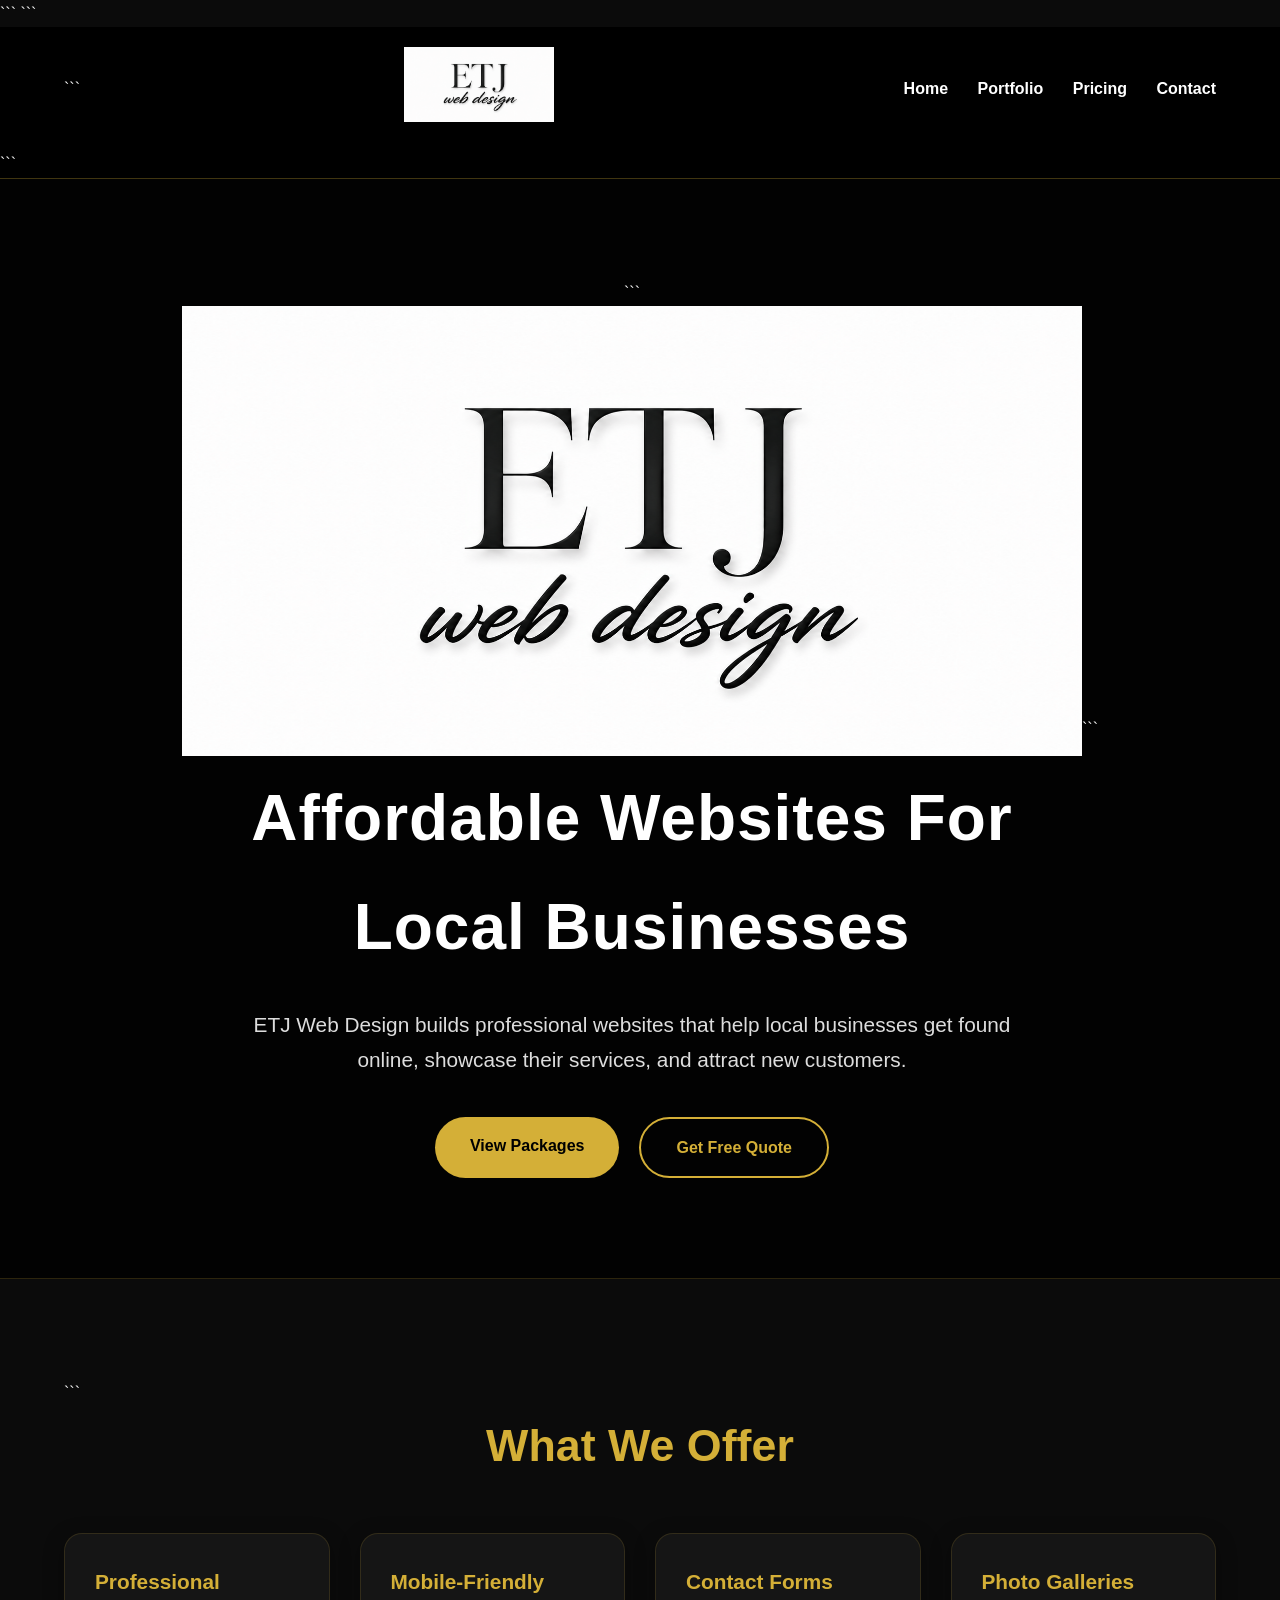
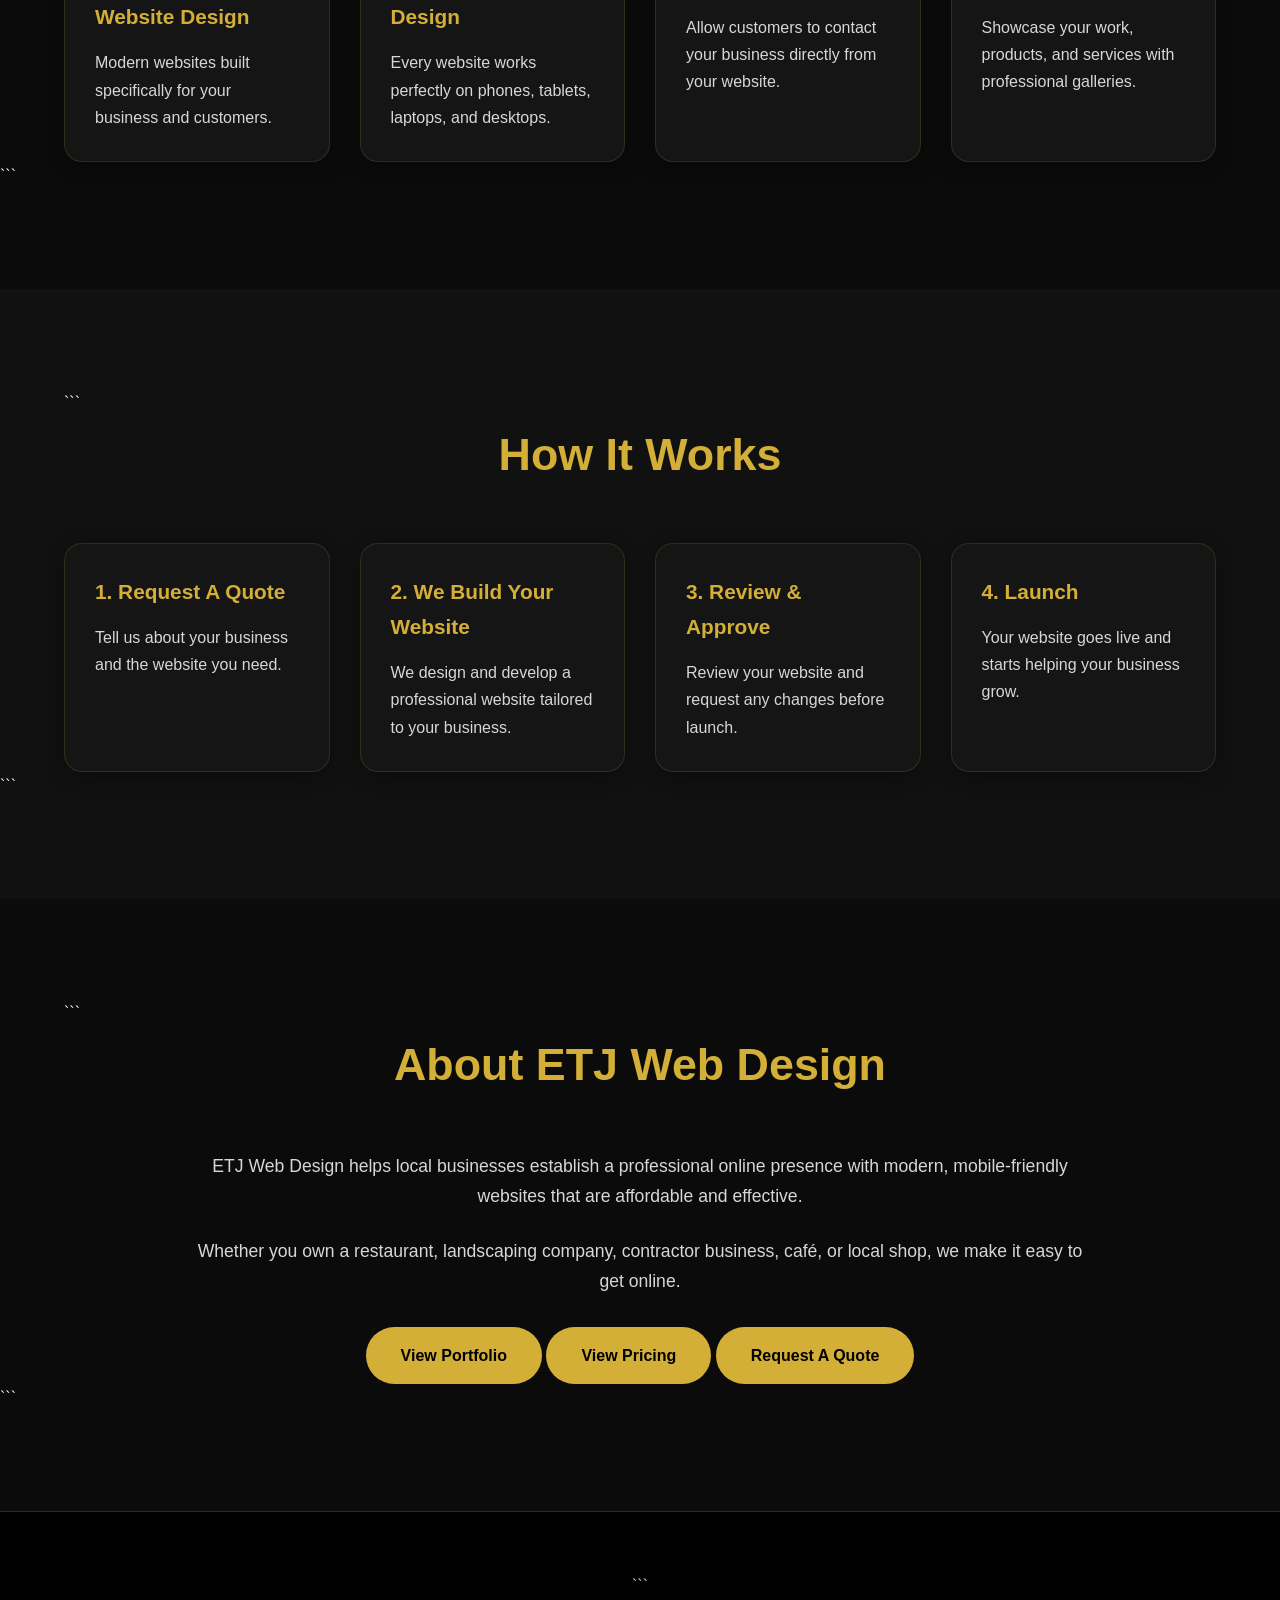
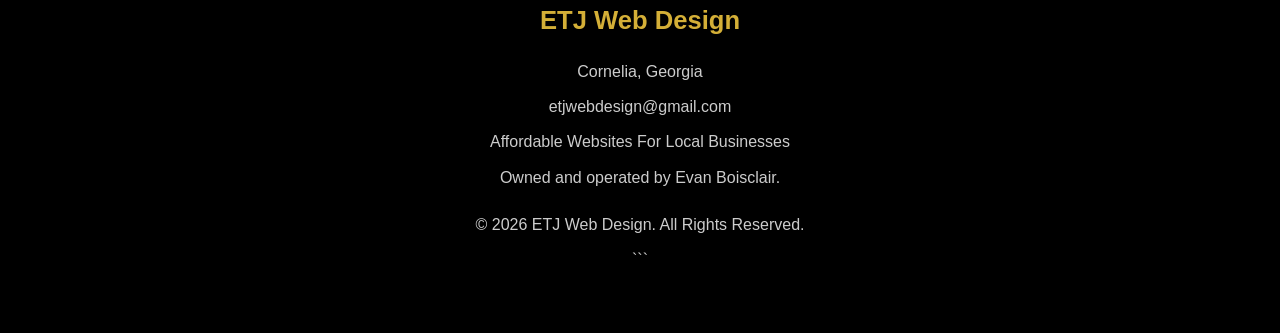
==== commit 96d230f2: "Update index.html" ====
--- a/index.html
+++ b/index.html
@@ -2,14 +2,17 @@
 
 <html lang="en">
 <head>
-<meta charset="UTF-8">
-<meta name="viewport" content="width=device-width, initial-scale=1.0">
+    <meta charset="UTF-8">
+    <meta name="viewport" content="width=device-width, initial-scale=1.0">
 
+```
 <title>ETJ Web Design | Affordable Websites for Small Businesses</title>
 
 <meta name="description" content="Professional websites for local businesses. Affordable pricing, modern designs, and ongoing support.">
 
 <link rel="stylesheet" href="style.css">
+```
+
 </head>
 <body>
 
@@ -37,6 +40,8 @@
     <div class="hero-content">
 
 ```
+    <img src="logo.png" alt="ETJ Web Design Logo" class="hero-logo">
+
     <h1>Affordable Websites For Local Businesses</h1>
 
     <p>
@@ -64,30 +69,22 @@
 
         <div class="card">
             <h3>Professional Website Design</h3>
-            <p>
-                Modern websites built specifically for your business and customers.
-            </p>
+            <p>Modern websites built specifically for your business and customers.</p>
         </div>
 
         <div class="card">
             <h3>Mobile-Friendly Design</h3>
-            <p>
-                Every website works great on phones, tablets, laptops, and desktops.
-            </p>
+            <p>Every website works perfectly on phones, tablets, laptops, and desktops.</p>
         </div>
 
         <div class="card">
             <h3>Contact Forms</h3>
-            <p>
-                Allow customers to contact your business directly from your website.
-            </p>
+            <p>Allow customers to contact your business directly from your website.</p>
         </div>
 
         <div class="card">
             <h3>Photo Galleries</h3>
-            <p>
-                Showcase your business with professional photo galleries.
-            </p>
+            <p>Showcase your work, products, and services with professional galleries.</p>
         </div>
 
     </div>
@@ -107,30 +104,22 @@
 
         <div class="card">
             <h3>1. Request A Quote</h3>
-            <p>
-                Tell us about your business and what type of website you need.
-            </p>
+            <p>Tell us about your business and the website you need.</p>
         </div>
 
         <div class="card">
             <h3>2. We Build Your Website</h3>
-            <p>
-                We create a professional website tailored to your business.
-            </p>
+            <p>We design and develop a professional website tailored to your business.</p>
         </div>
 
         <div class="card">
             <h3>3. Review & Approve</h3>
-            <p>
-                Review your website and request changes before launch.
-            </p>
+            <p>Review your website and request any changes before launch.</p>
         </div>
 
         <div class="card">
             <h3>4. Launch</h3>
-            <p>
-                Your website goes live and starts helping your business grow.
-            </p>
+            <p>Your website goes live and starts helping your business grow.</p>
         </div>
 
     </div>
@@ -148,7 +137,7 @@
 
     <p class="about-text">
         ETJ Web Design helps local businesses establish a professional online presence
-        with modern, mobile-friendly websites that are easy to maintain and affordable.
+        with modern, mobile-friendly websites that are affordable and effective.
     </p>
 
     <p class="about-text">
@@ -158,17 +147,9 @@
 
     <div style="text-align:center; margin-top:30px;">
 
-        <a href="portfolio.html" class="btn">
-            View Portfolio
-        </a>
-
-        <a href="pricing.html" class="btn">
-            View Pricing
-        </a>
-
-        <a href="contact.html" class="btn">
-            Request A Quote
-        </a>
+        <a href="portfolio.html" class="btn">View Portfolio</a>
+        <a href="pricing.html" class="btn">View Pricing</a>
+        <a href="contact.html" class="btn">Request A Quote</a>
 
     </div>
 
@@ -180,21 +161,24 @@
 <footer>
     <div class="container">
 
-        <h3>ETJ Web Design</h3>
+```
+    <h3>ETJ Web Design</h3>
 
-        <p>Cornelia, Georgia</p>
+    <p>Cornelia, Georgia</p>
 
-        <p>etjwebdesign@gmail.com</p>
+    <p>etjwebdesign@gmail.com</p>
 
-        <p>Affordable Websites For Local Businesses</p>
+    <p>Affordable Websites For Local Businesses</p>
 
-        <p>Owned and operated by Evan Boisclair.</p>
+    <p>Owned and operated by Evan Boisclair.</p>
 
-        <p style="margin-top:20px;">
-            © 2026 ETJ Web Design. All Rights Reserved.
-        </p>
+    <p style="margin-top:20px;">
+        © 2026 ETJ Web Design. All Rights Reserved.
+    </p>
 
-    </div>
+</div>
+```
+
 </footer>
 
 </body>
--- a/style.css
+++ b/style.css
@@ -1,14 +1,23 @@
+/* =========================
+   ETJ WEB DESIGN
+   LUXURY BLACK & GOLD THEME
+========================= */
+
 *{
     margin:0;
     padding:0;
     box-sizing:border-box;
 }
 
+html{
+    scroll-behavior:smooth;
+}
+
 body{
-    font-family:Arial, sans-serif;
-    line-height:1.6;
-    background:#f5f5f5;
-    color:#222;
+    font-family: 'Segoe UI', Tahoma, Geneva, Verdana, sans-serif;
+    background:#0b0b0b;
+    color:#f5f5f5;
+    line-height:1.7;
 }
 
 .container{
@@ -17,188 +26,237 @@
     margin:auto;
 }
 
-/* HEADER */
+/* =========================
+   HEADER
+========================= */
 
 header{
-    background:#07132b;
-    padding:20px 0;
+    background:#000;
+    border-bottom:1px solid rgba(212,175,55,.3);
+    position:sticky;
+    top:0;
+    z-index:999;
+    backdrop-filter:blur(10px);
 }
 
 header .container{
     display:flex;
     justify-content:space-between;
     align-items:center;
+    padding:20px 0;
 }
 
 .logo img{
-    width:140px;
-    height:auto;
+    width:150px;
+    transition:.3s;
+}
+
+.logo img:hover{
+    transform:scale(1.05);
 }
 
 nav a{
-    color:white;
+    color:#ffffff;
     text-decoration:none;
     margin-left:25px;
-    font-weight:bold;
+    font-weight:600;
+    transition:.3s;
 }
 
 nav a:hover{
-    color:#60a5fa;
-}
-
-/* HERO */
+    color:#d4af37;
+}
+
+/* =========================
+   HERO
+========================= */
 
 .hero{
-    background-image:url("logo.png");
-    background-size:75%;
-    background-repeat:no-repeat;
-    background-position:center;
-
+    min-height:90vh;
+    display:flex;
+    align-items:center;
+    justify-content:center;
     text-align:center;
-
-    padding:120px 20px 260px 20px;
+    padding:100px 20px;
+
+    background:
+    linear-gradient(
+    rgba(0,0,0,.85),
+    rgba(0,0,0,.85));
+
+    border-bottom:1px solid rgba(212,175,55,.2);
 }
 
 .hero-content{
-    max-width:850px;
-    margin:auto;
-    transform:translateY(180px);
+    max-width:900px;
 }
 
 .hero h1{
-    color:white;
-    font-size:3.5rem;
-    margin-bottom:20px;
-
-    text-shadow:
-        3px 3px 10px rgba(0,0,0,.8);
+    font-size:4rem;
+    margin-bottom:25px;
+    color:#ffffff;
+    font-weight:700;
+    letter-spacing:1px;
 }
 
 .hero p{
-    color:#ff6b00;
-    font-size:1.2rem;
-    font-weight:800;
-
-    text-shadow:
-        2px 2px 0 #fff,
-        -2px -2px 0 #fff,
-        2px -2px 0 #fff,
-        -2px 2px 0 #fff;
-
-    margin-bottom:35px;
-}
+    font-size:1.3rem;
+    color:#dddddd;
+    margin-bottom:40px;
+    max-width:800px;
+    margin-left:auto;
+    margin-right:auto;
+}
+
+/* =========================
+   BUTTONS
+========================= */
 
 .hero-buttons{
     display:flex;
     justify-content:center;
-    gap:15px;
+    gap:20px;
     flex-wrap:wrap;
 }
-
-/* BUTTONS */
 
 .btn{
     display:inline-block;
-    background:#2563eb;
-    color:white;
+    padding:15px 35px;
+    border-radius:50px;
     text-decoration:none;
-    padding:14px 28px;
-    border-radius:6px;
-    font-weight:bold;
-}
-
+    font-weight:700;
+    transition:.3s;
+    cursor:pointer;
+
+    background:#d4af37;
+    color:#000;
+}
 .btn:hover{
-    background:#1d4ed8;
+    transform:translateY(-3px);
+    box-shadow:0 10px 25px rgba(212,175,55,.35);
 }
 
 .btn-outline{
     background:transparent;
-    border:2px solid white;
-}
-
-.btn-outline{
-    background:#2563eb;
-    color:white;
-    border:none;
+    color:#d4af37;
+    border:2px solid #d4af37;
 }
 
 .btn-outline:hover{
-    background:#1d4ed8;
-}
-
-/* SECTIONS */
+    background:#d4af37;
+    color:#000;
+}
+
+/* =========================
+   SECTIONS
+========================= */
 
 .section{
-    padding:80px 0;
+    padding:100px 0;
 }
 
 .section h2{
     text-align:center;
-    margin-bottom:40px;
-    font-size:2.3rem;
+    font-size:2.8rem;
+    margin-bottom:50px;
+    color:#d4af37;
 }
 
 .dark{
-    background:#1e293b;
-    color:white;
-}
-
-/* GRID */
+    background:#111111;
+}
+
+/* =========================
+   GRID
+========================= */
 
 .grid{
     display:grid;
-    grid-template-columns:repeat(auto-fit,minmax(250px,1fr));
-    gap:25px;
-}
-
-/* CARDS */
+    grid-template-columns:
+    repeat(auto-fit,minmax(260px,1fr));
+    gap:30px;
+}
+
+/* =========================
+   CARDS
+========================= */
 
 .card{
-    background:white;
-    padding:25px;
-    border-radius:10px;
-    box-shadow:0 3px 10px rgba(0,0,0,.08);
+    background:#151515;
+    border:1px solid rgba(212,175,55,.15);
+
+    padding:30px;
+
+    border-radius:18px;
+
+    transition:.35s ease;
+
+    box-shadow:
+    0 5px 20px rgba(0,0,0,.35);
+}
+
+.card:hover{
+    transform:translateY(-8px);
+
+    border-color:#d4af37;
+
+    box-shadow:
+    0 15px 35px rgba(212,175,55,.18);
 }
 
 .card h3{
-    margin-bottom:10px;
-}
-
-.dark .card{
-    color:#222;
-}
-
-/* TEXT */
+    color:#d4af37;
+    margin-bottom:15px;
+    font-size:1.3rem;
+}
+
+.card p{
+    color:#d7d7d7;
+}
+
+/* =========================
+   ABOUT TEXT
+========================= */
 
 .about-text{
     max-width:900px;
     margin:auto;
     text-align:center;
-    font-size:1.05rem;
-}
+    font-size:1.1rem;
+    color:#d7d7d7;
+    margin-bottom:25px;
+}
+
+/* =========================
+   PRICING
+========================= */
 
 .price{
-    font-size:2rem;
-    font-weight:bold;
-    color:#2563eb;
-    margin:15px 0;
+    color:#d4af37;
+    font-size:2.3rem;
+    font-weight:700;
+    margin:20px 0;
 }
 
 .small{
-    font-size:.9rem;
-    opacity:.85;
-}
+    opacity:.8;
+}
+
+/* =========================
+   LISTS
+========================= */
 
 ul{
-    padding-left:20px;
-    margin-top:15px;
+    padding-left:25px;
 }
 
 li{
-    margin-bottom:8px;
-}
-
-/* FORMS */
+    margin-bottom:10px;
+}
+
+/* =========================
+   FORMS
+========================= */
 
 form{
     max-width:700px;
@@ -208,22 +266,96 @@
 input,
 textarea{
     width:100%;
-    padding:14px;
+    padding:16px;
+    margin-bottom:18px;
+
+    background:#151515;
+    color:white;
+
+    border:1px solid #333;
+    border-radius:12px;
+
+    transition:.3s;
+}
+
+input:focus,
+textarea:focus{
+    outline:none;
+    border-color:#d4af37;
+    box-shadow:0 0 15px rgba(212,175,55,.25);
+}
+/* =========================
+   FOOTER
+========================= */
+
+footer{
+    background:#000;
+    border-top:1px solid rgba(212,175,55,.25);
+
+    text-align:center;
+
+    padding:60px 20px;
+
+    color:#cccccc;
+}
+
+footer h3{
+    color:#d4af37;
     margin-bottom:15px;
-    border:1px solid #ddd;
-    border-radius:6px;
-}
-
-/* FOOTER */
-
-footer{
-    background:#07132b;
-    color:white;
-    text-align:center;
-    padding:40px 20px;
-}
-
-/* MOBILE */
+    font-size:1.6rem;
+}
+
+footer p{
+    margin:8px 0;
+}
+
+/* =========================
+   ANIMATIONS
+========================= */
+
+.card,
+.btn,
+nav a,
+.logo img{
+    transition:all .3s ease;
+}
+
+.section{
+    animation:fadeUp .8s ease;
+}
+
+@keyframes fadeUp{
+    from{
+        opacity:0;
+        transform:translateY(30px);
+    }
+
+    to{
+        opacity:1;
+        transform:translateY(0);
+    }
+}
+
+/* =========================
+   SCROLLBAR
+========================= */
+
+::-webkit-scrollbar{
+    width:10px;
+}
+
+::-webkit-scrollbar-track{
+    background:#0b0b0b;
+}
+
+::-webkit-scrollbar-thumb{
+    background:#d4af37;
+    border-radius:20px;
+}
+
+/* =========================
+   MOBILE
+========================= */
 
 @media(max-width:768px){
 
@@ -232,25 +364,70 @@
         gap:20px;
     }
 
+    nav{
+        text-align:center;
+    }
+
     nav a{
         display:inline-block;
-        margin:5px 10px;
+        margin:8px;
     }
 
     .hero{
-        background-size:95%;
-        padding:80px 20px 180px 20px;
-    }
-
-    .hero-content{
-        transform:translateY(100px);
+        min-height:80vh;
+        background-size:85%;
+        padding:80px 20px;
     }
 
     .hero h1{
-        font-size:2.2rem;
+        font-size:2.4rem;
     }
 
     .hero p{
         font-size:1rem;
     }
-}
+
+    .hero-buttons{
+        flex-direction:column;
+        align-items:center;
+    }
+
+    .btn{
+        width:100%;
+        max-width:320px;
+        text-align:center;
+    }
+
+    .section{
+        padding:70px 0;
+    }
+
+    .section h2{
+        font-size:2rem;
+    }
+
+    .card{
+        padding:22px;
+    }
+}
+
+/* =========================
+   FINISHING TOUCHES
+========================= */
+
+::selection{
+    background:#d4af37;
+    color:#000;
+}
+
+a{
+    transition:.3s;
+}
+
+img{
+    max-width:100%;
+}
+
+body{
+    overflow-x:hidden;
+}
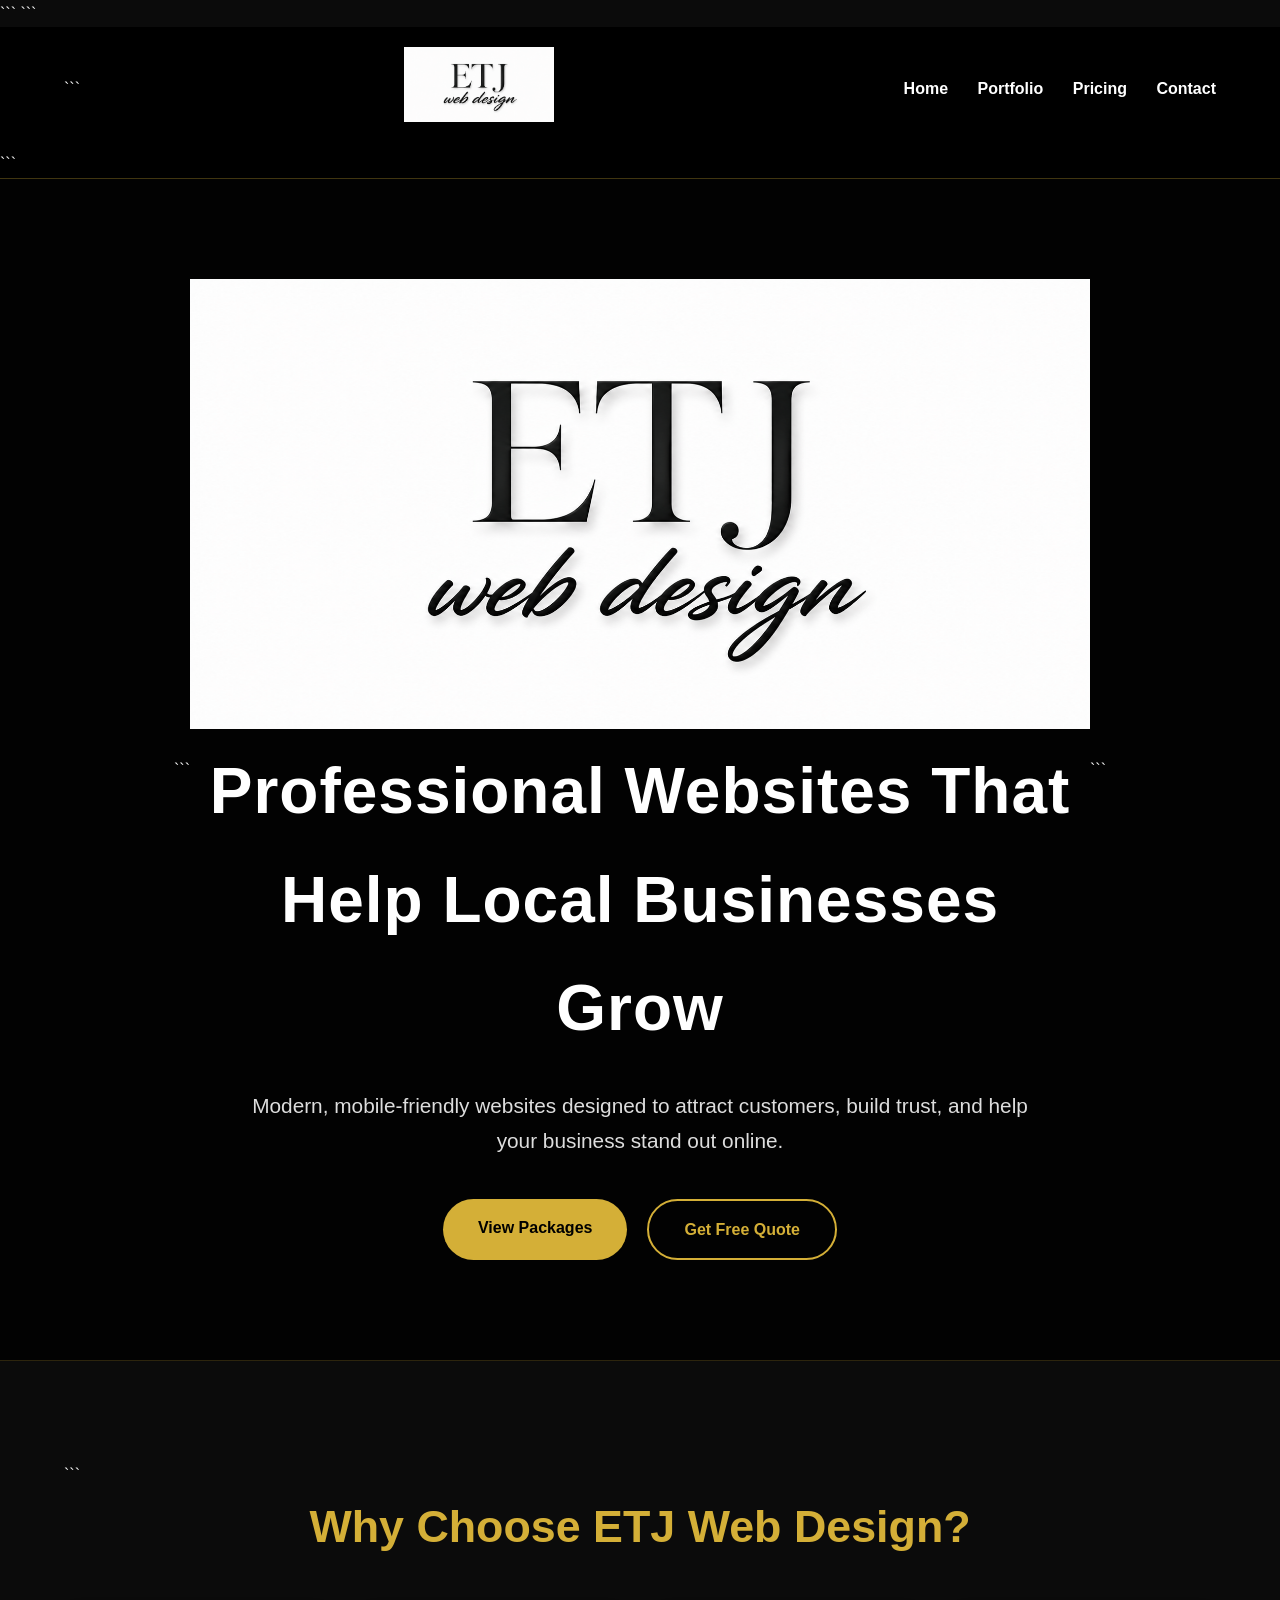
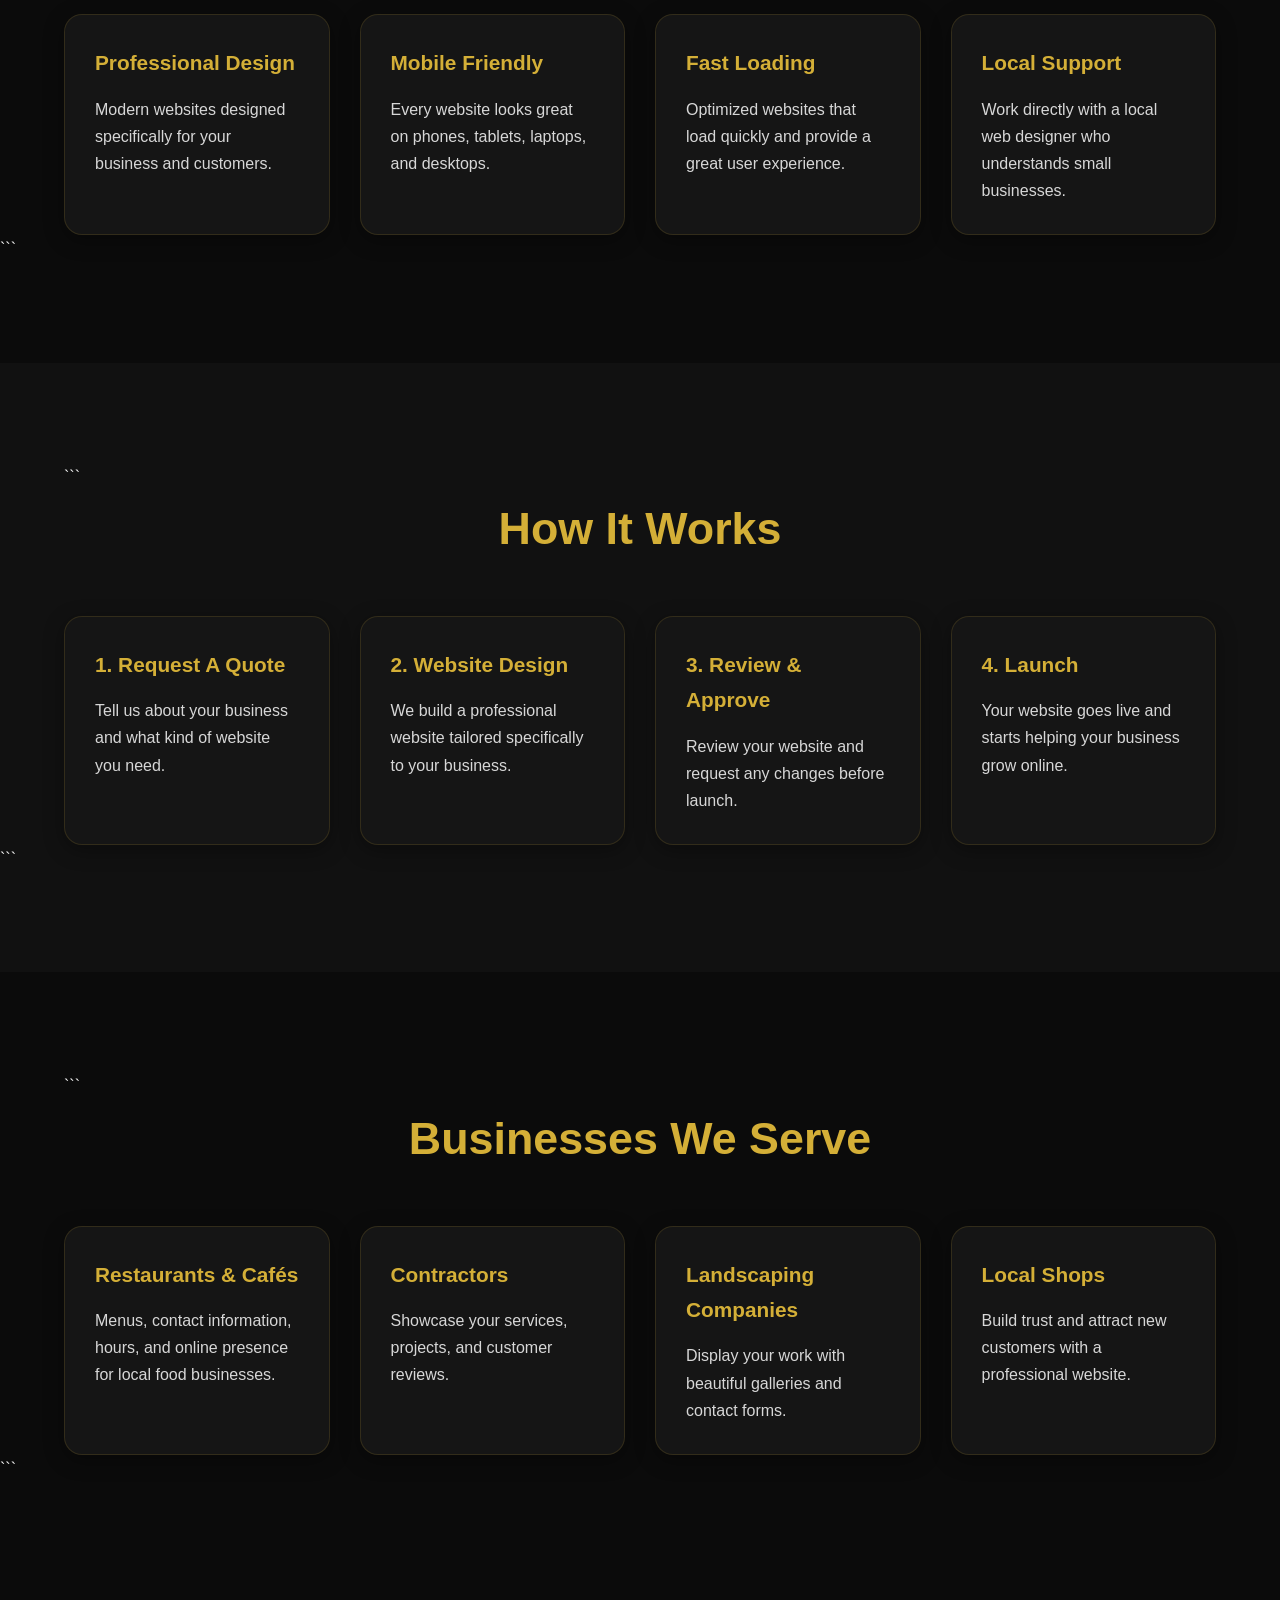
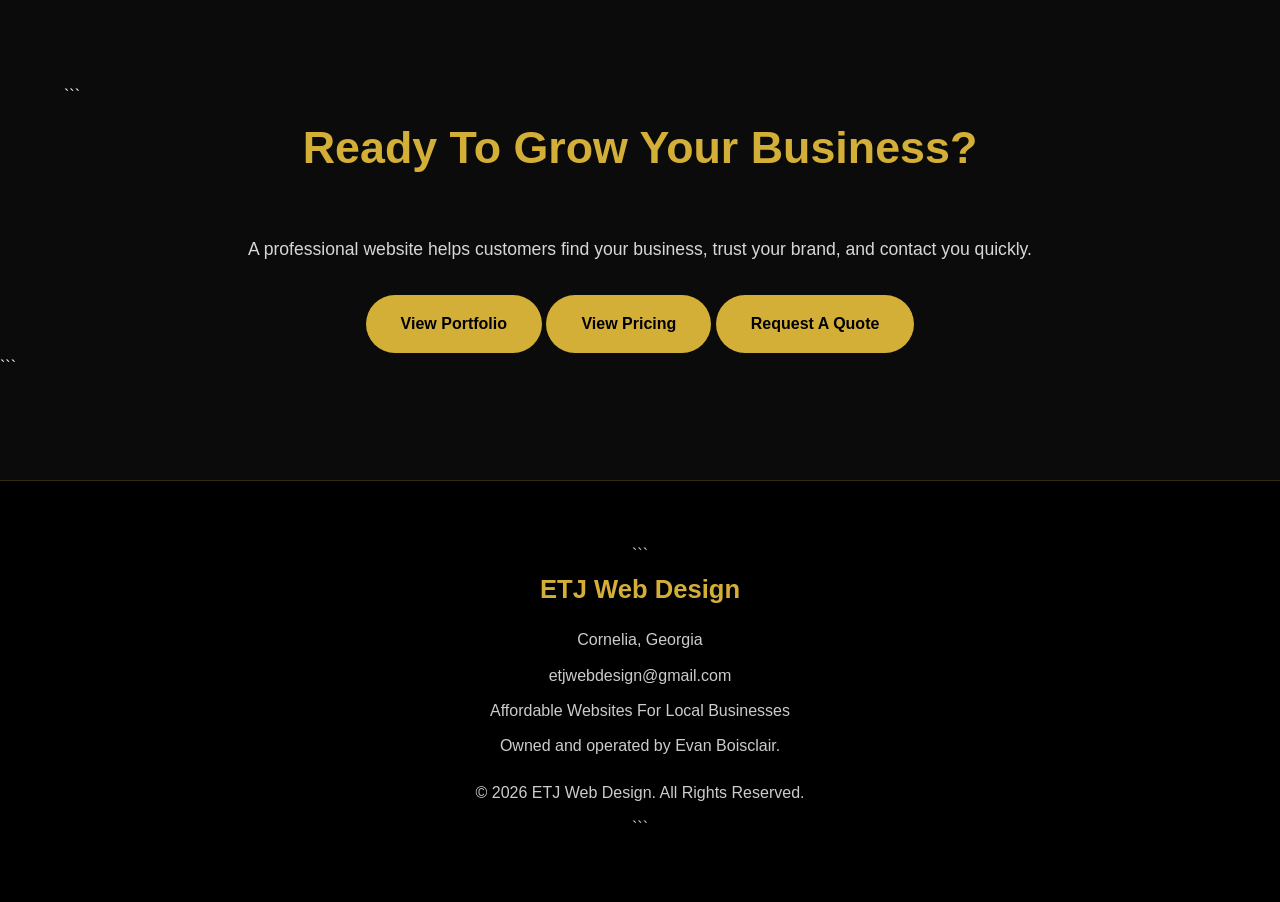
==== commit 35c4ec5f: "Update index.html" ====
--- a/index.html
+++ b/index.html
@@ -6,9 +6,9 @@
     <meta name="viewport" content="width=device-width, initial-scale=1.0">
 
 ```
-<title>ETJ Web Design | Affordable Websites for Small Businesses</title>
-
-<meta name="description" content="Professional websites for local businesses. Affordable pricing, modern designs, and ongoing support.">
+<title>ETJ Web Design | Professional Websites For Local Businesses</title>
+
+<meta name="description" content="Affordable, professional websites for small businesses. ETJ Web Design helps local businesses grow online.">
 
 <link rel="stylesheet" href="style.css">
 ```
@@ -37,16 +37,17 @@
 </header>
 
 <section class="hero">
-    <div class="hero-content">
-
-```
+
+```
+<div class="hero-content">
+
     <img src="logo.png" alt="ETJ Web Design Logo" class="hero-logo">
 
-    <h1>Affordable Websites For Local Businesses</h1>
+    <h1>Professional Websites That Help Local Businesses Grow</h1>
 
     <p>
-        ETJ Web Design builds professional websites that help local businesses
-        get found online, showcase their services, and attract new customers.
+        Modern, mobile-friendly websites designed to attract customers,
+        build trust, and help your business stand out online.
     </p>
 
     <div class="hero-buttons">
@@ -63,37 +64,44 @@
     <div class="container">
 
 ```
-    <h2>What We Offer</h2>
+    <h2>Why Choose ETJ Web Design?</h2>
 
     <div class="grid">
 
         <div class="card">
-            <h3>Professional Website Design</h3>
-            <p>Modern websites built specifically for your business and customers.</p>
-        </div>
-
-        <div class="card">
-            <h3>Mobile-Friendly Design</h3>
-            <p>Every website works perfectly on phones, tablets, laptops, and desktops.</p>
-        </div>
-
-        <div class="card">
-            <h3>Contact Forms</h3>
-            <p>Allow customers to contact your business directly from your website.</p>
-        </div>
-
-        <div class="card">
-            <h3>Photo Galleries</h3>
-            <p>Showcase your work, products, and services with professional galleries.</p>
-        </div>
-
-    </div>
-
-</div>
-```
-
-</section>
-
+            <h3>Professional Design</h3>
+            <p>
+                Modern websites designed specifically for your business and customers.
+            </p>
+        </div>
+
+        <div class="card">
+            <h3>Mobile Friendly</h3>
+            <p>
+                Every website looks great on phones, tablets, laptops, and desktops.
+            </p>
+        </div>
+
+        <div class="card">
+            <h3>Fast Loading</h3>
+            <p>
+                Optimized websites that load quickly and provide a great user experience.
+            </p>
+        </div>
+
+        <div class="card">
+            <h3>Local Support</h3>
+            <p>
+                Work directly with a local web designer who understands small businesses.
+            </p>
+        </div>
+
+    </div>
+
+</div>
+```
+
+</section>
 <section class="section dark">
     <div class="container">
 
@@ -104,22 +112,30 @@
 
         <div class="card">
             <h3>1. Request A Quote</h3>
-            <p>Tell us about your business and the website you need.</p>
-        </div>
-
-        <div class="card">
-            <h3>2. We Build Your Website</h3>
-            <p>We design and develop a professional website tailored to your business.</p>
+            <p>
+                Tell us about your business and what kind of website you need.
+            </p>
+        </div>
+
+        <div class="card">
+            <h3>2. Website Design</h3>
+            <p>
+                We build a professional website tailored specifically to your business.
+            </p>
         </div>
 
         <div class="card">
             <h3>3. Review & Approve</h3>
-            <p>Review your website and request any changes before launch.</p>
+            <p>
+                Review your website and request any changes before launch.
+            </p>
         </div>
 
         <div class="card">
             <h3>4. Launch</h3>
-            <p>Your website goes live and starts helping your business grow.</p>
+            <p>
+                Your website goes live and starts helping your business grow online.
+            </p>
         </div>
 
     </div>
@@ -133,22 +149,62 @@
     <div class="container">
 
 ```
-    <h2>About ETJ Web Design</h2>
+    <h2>Businesses We Serve</h2>
+
+    <div class="grid">
+
+        <div class="card">
+            <h3>Restaurants & Cafés</h3>
+            <p>
+                Menus, contact information, hours, and online presence for local food businesses.
+            </p>
+        </div>
+
+        <div class="card">
+            <h3>Contractors</h3>
+            <p>
+                Showcase your services, projects, and customer reviews.
+            </p>
+        </div>
+
+        <div class="card">
+            <h3>Landscaping Companies</h3>
+            <p>
+                Display your work with beautiful galleries and contact forms.
+            </p>
+        </div>
+
+        <div class="card">
+            <h3>Local Shops</h3>
+            <p>
+                Build trust and attract new customers with a professional website.
+            </p>
+        </div>
+
+    </div>
+
+</div>
+```
+
+</section>
+
+<section class="section">
+    <div class="container">
+
+```
+    <h2>Ready To Grow Your Business?</h2>
 
     <p class="about-text">
-        ETJ Web Design helps local businesses establish a professional online presence
-        with modern, mobile-friendly websites that are affordable and effective.
+        A professional website helps customers find your business, trust your brand,
+        and contact you quickly.
     </p>
 
-    <p class="about-text">
-        Whether you own a restaurant, landscaping company, contractor business,
-        café, or local shop, we make it easy to get online.
-    </p>
-
     <div style="text-align:center; margin-top:30px;">
 
         <a href="portfolio.html" class="btn">View Portfolio</a>
+
         <a href="pricing.html" class="btn">View Pricing</a>
+
         <a href="contact.html" class="btn">Request A Quote</a>
 
     </div>
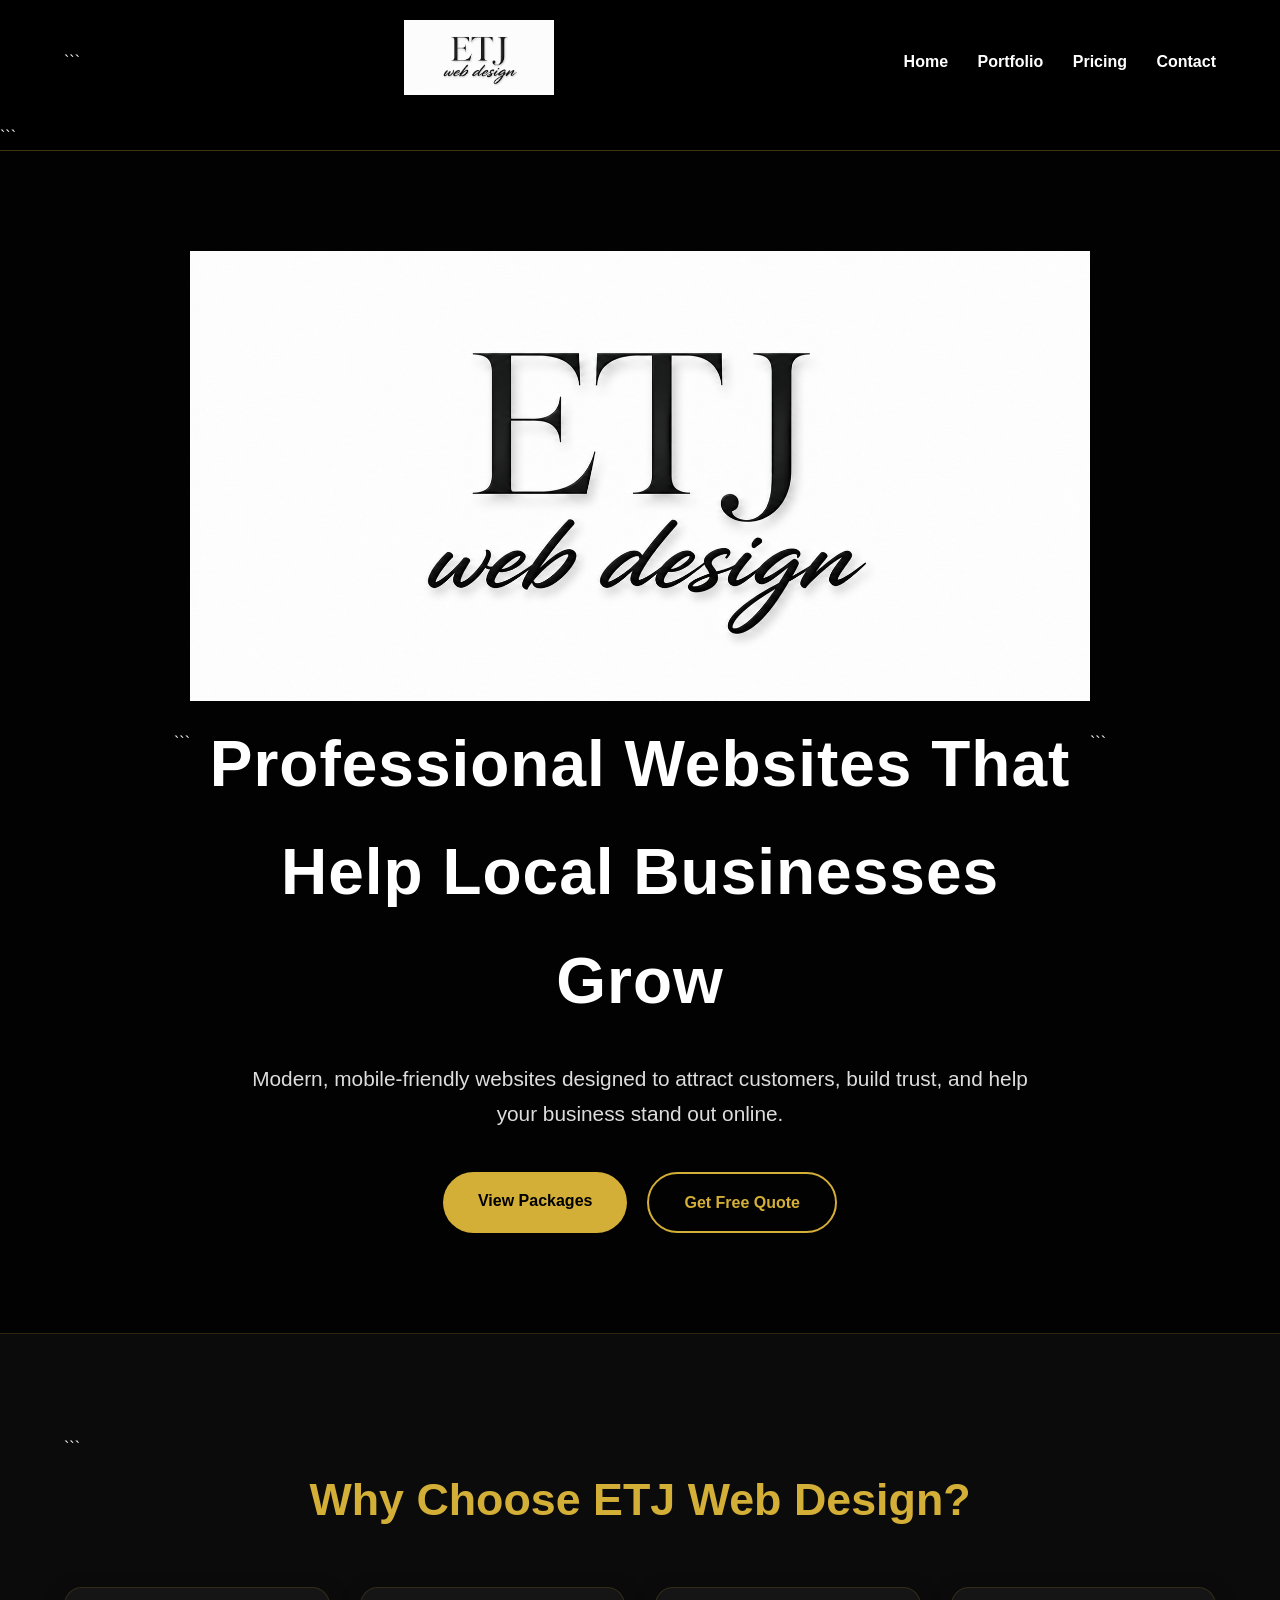
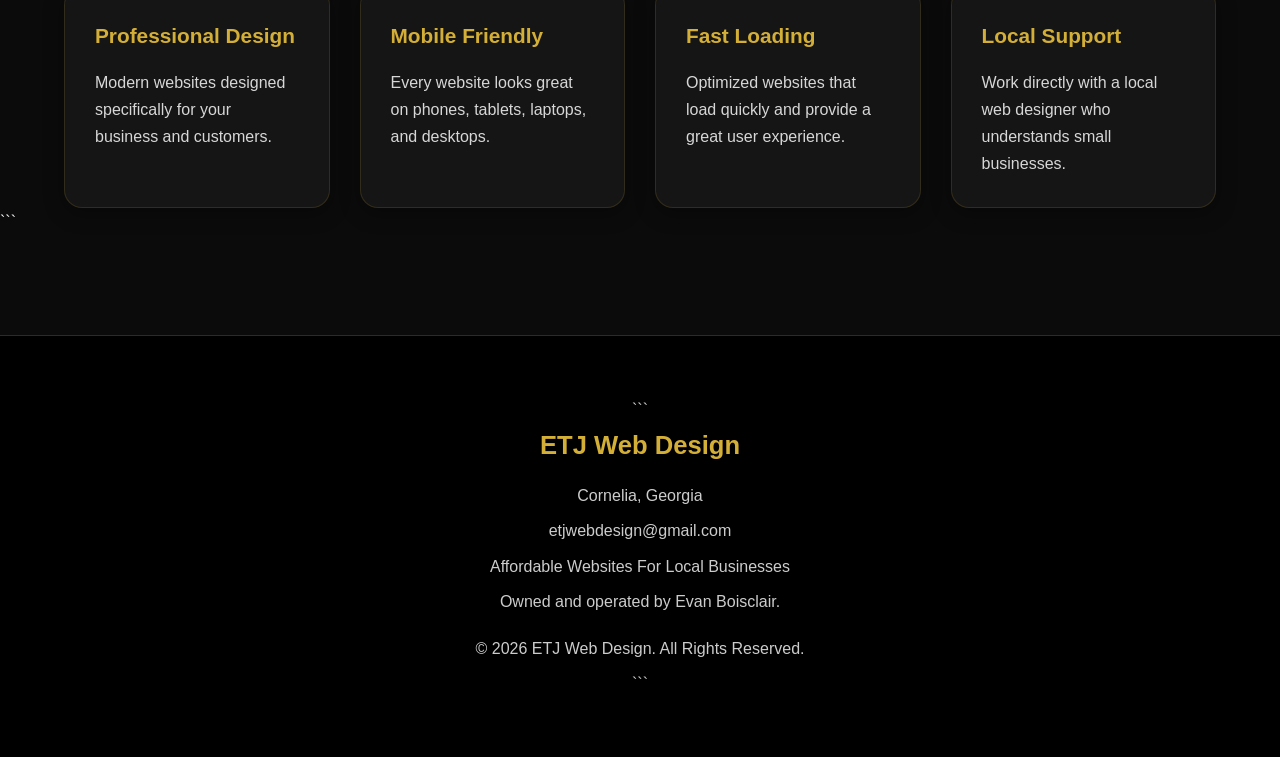
==== commit f95f949b: "Update index.html" ====
--- a/index.html
+++ b/index.html
@@ -2,17 +2,14 @@
 
 <html lang="en">
 <head>
-    <meta charset="UTF-8">
-    <meta name="viewport" content="width=device-width, initial-scale=1.0">
+<meta charset="UTF-8">
+<meta name="viewport" content="width=device-width, initial-scale=1.0">
 
-```
 <title>ETJ Web Design | Professional Websites For Local Businesses</title>
 
 <meta name="description" content="Affordable, professional websites for small businesses. ETJ Web Design helps local businesses grow online.">
 
 <link rel="stylesheet" href="style.css">
-```
-
 </head>
 <body>
 
@@ -70,142 +67,23 @@
 
         <div class="card">
             <h3>Professional Design</h3>
-            <p>
-                Modern websites designed specifically for your business and customers.
-            </p>
+            <p>Modern websites designed specifically for your business and customers.</p>
         </div>
 
         <div class="card">
             <h3>Mobile Friendly</h3>
-            <p>
-                Every website looks great on phones, tablets, laptops, and desktops.
-            </p>
+            <p>Every website looks great on phones, tablets, laptops, and desktops.</p>
         </div>
 
         <div class="card">
             <h3>Fast Loading</h3>
-            <p>
-                Optimized websites that load quickly and provide a great user experience.
-            </p>
+            <p>Optimized websites that load quickly and provide a great user experience.</p>
         </div>
 
         <div class="card">
             <h3>Local Support</h3>
-            <p>
-                Work directly with a local web designer who understands small businesses.
-            </p>
+            <p>Work directly with a local web designer who understands small businesses.</p>
         </div>
-
-    </div>
-
-</div>
-```
-
-</section>
-<section class="section dark">
-    <div class="container">
-
-```
-    <h2>How It Works</h2>
-
-    <div class="grid">
-
-        <div class="card">
-            <h3>1. Request A Quote</h3>
-            <p>
-                Tell us about your business and what kind of website you need.
-            </p>
-        </div>
-
-        <div class="card">
-            <h3>2. Website Design</h3>
-            <p>
-                We build a professional website tailored specifically to your business.
-            </p>
-        </div>
-
-        <div class="card">
-            <h3>3. Review & Approve</h3>
-            <p>
-                Review your website and request any changes before launch.
-            </p>
-        </div>
-
-        <div class="card">
-            <h3>4. Launch</h3>
-            <p>
-                Your website goes live and starts helping your business grow online.
-            </p>
-        </div>
-
-    </div>
-
-</div>
-```
-
-</section>
-
-<section class="section">
-    <div class="container">
-
-```
-    <h2>Businesses We Serve</h2>
-
-    <div class="grid">
-
-        <div class="card">
-            <h3>Restaurants & Cafés</h3>
-            <p>
-                Menus, contact information, hours, and online presence for local food businesses.
-            </p>
-        </div>
-
-        <div class="card">
-            <h3>Contractors</h3>
-            <p>
-                Showcase your services, projects, and customer reviews.
-            </p>
-        </div>
-
-        <div class="card">
-            <h3>Landscaping Companies</h3>
-            <p>
-                Display your work with beautiful galleries and contact forms.
-            </p>
-        </div>
-
-        <div class="card">
-            <h3>Local Shops</h3>
-            <p>
-                Build trust and attract new customers with a professional website.
-            </p>
-        </div>
-
-    </div>
-
-</div>
-```
-
-</section>
-
-<section class="section">
-    <div class="container">
-
-```
-    <h2>Ready To Grow Your Business?</h2>
-
-    <p class="about-text">
-        A professional website helps customers find your business, trust your brand,
-        and contact you quickly.
-    </p>
-
-    <div style="text-align:center; margin-top:30px;">
-
-        <a href="portfolio.html" class="btn">View Portfolio</a>
-
-        <a href="pricing.html" class="btn">View Pricing</a>
-
-        <a href="contact.html" class="btn">Request A Quote</a>
 
     </div>
 
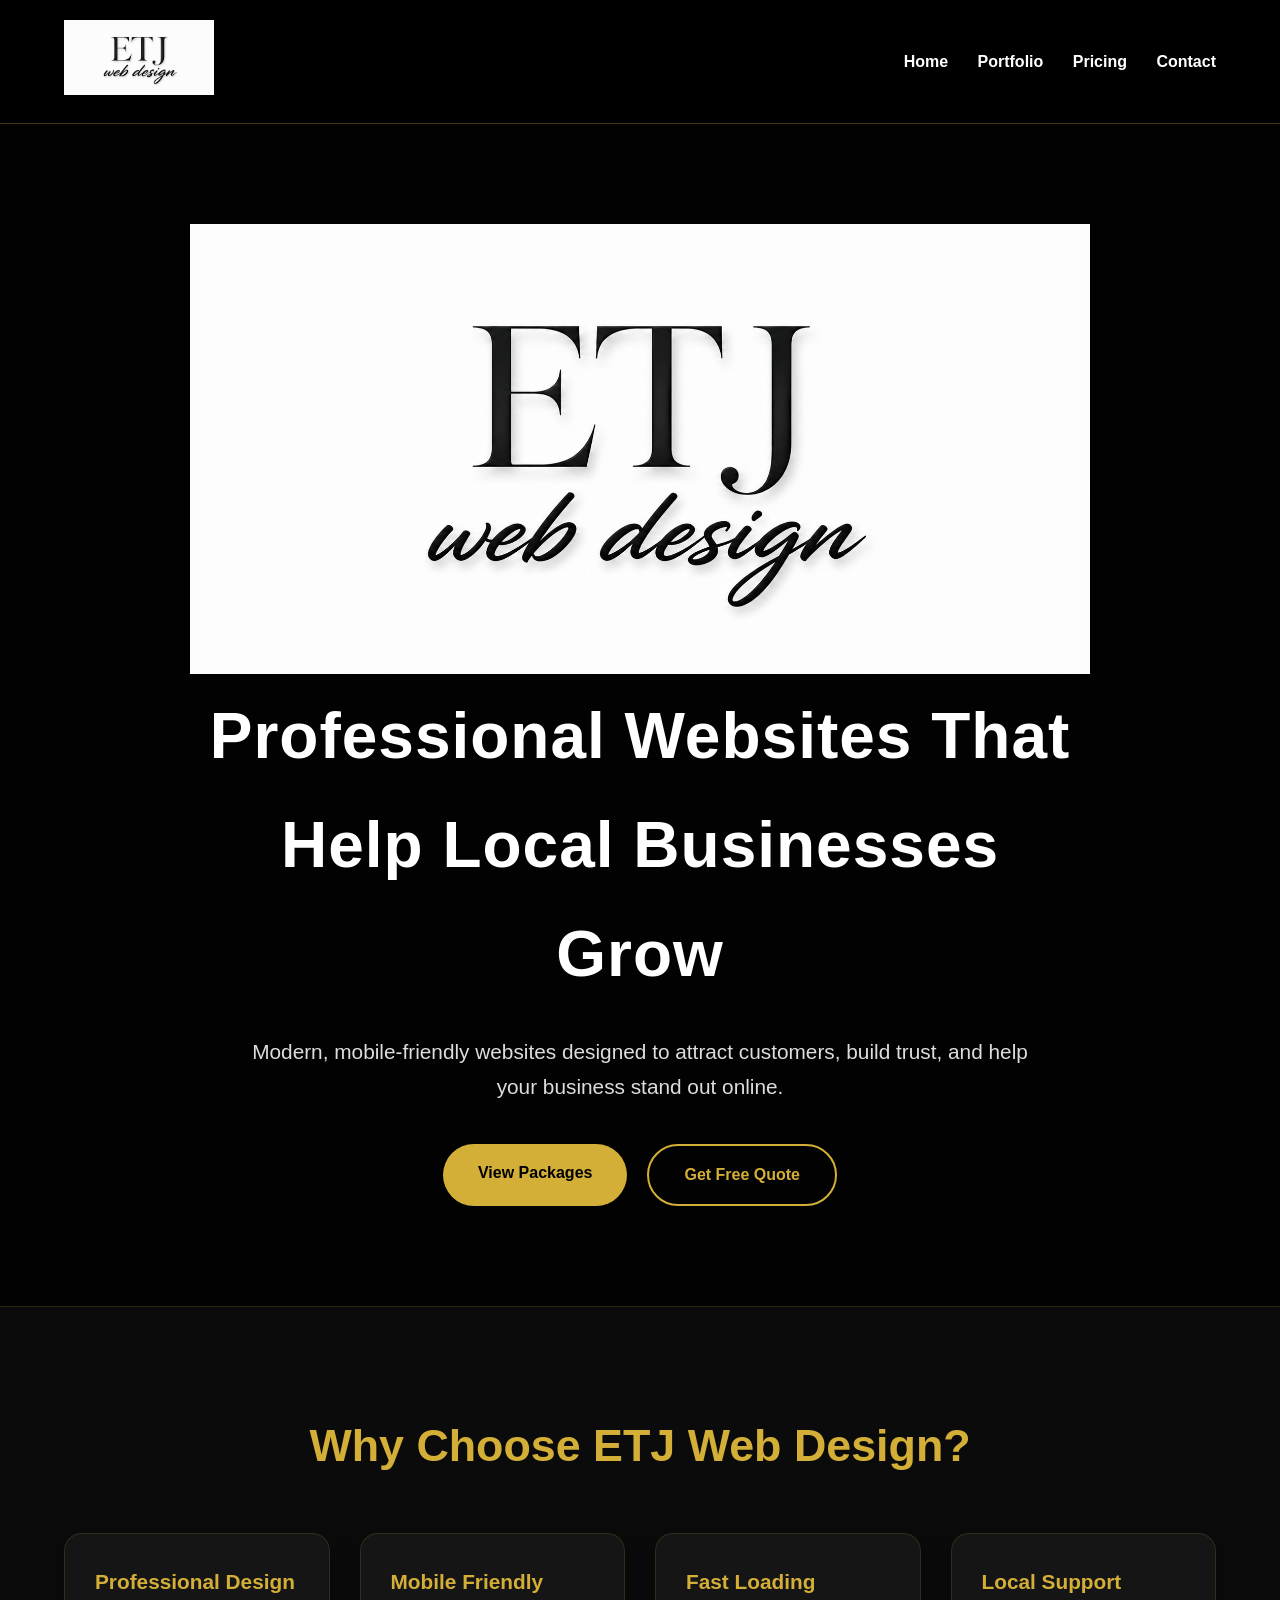
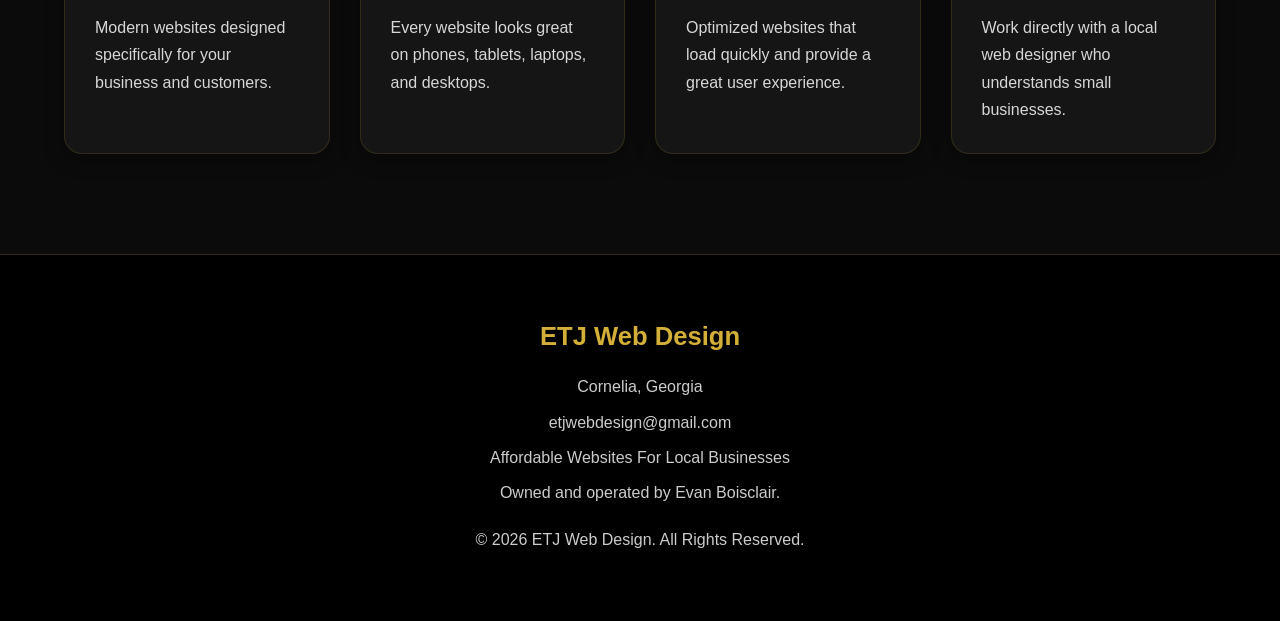
==== commit 7af217d1: "Update index.html" ====
--- a/index.html
+++ b/index.html
@@ -1,119 +1,75 @@
 <!DOCTYPE html>
-
 <html lang="en">
 <head>
 <meta charset="UTF-8">
 <meta name="viewport" content="width=device-width, initial-scale=1.0">
-
 <title>ETJ Web Design | Professional Websites For Local Businesses</title>
-
 <meta name="description" content="Affordable, professional websites for small businesses. ETJ Web Design helps local businesses grow online.">
-
 <link rel="stylesheet" href="style.css">
 </head>
 <body>
-
 <header>
-    <div class="container">
-
-```
-    <div class="logo">
-        <img src="logo.png" alt="ETJ Web Design Logo">
-    </div>
-
-    <nav>
-        <a href="index.html">Home</a>
-        <a href="portfolio.html">Portfolio</a>
-        <a href="pricing.html">Pricing</a>
-        <a href="contact.html">Contact</a>
-    </nav>
-
+<div class="container">
+<div class="logo">
+<img src="logo.png" alt="ETJ Web Design Logo">
 </div>
-```
-
+<nav>
+<a href="index.html">Home</a>
+<a href="portfolio.html">Portfolio</a>
+<a href="pricing.html">Pricing</a>
+<a href="contact.html">Contact</a>
+</nav>
+</div>
 </header>
-
 <section class="hero">
-
-```
 <div class="hero-content">
-
-    <img src="logo.png" alt="ETJ Web Design Logo" class="hero-logo">
-
-    <h1>Professional Websites That Help Local Businesses Grow</h1>
-
-    <p>
-        Modern, mobile-friendly websites designed to attract customers,
-        build trust, and help your business stand out online.
-    </p>
-
-    <div class="hero-buttons">
-        <a href="pricing.html" class="btn">View Packages</a>
-        <a href="contact.html" class="btn btn-outline">Get Free Quote</a>
-    </div>
-
+<img src="logo.png" alt="ETJ Web Design Logo" class="hero-logo">
+<h1>Professional Websites That Help Local Businesses Grow</h1>
+<p>
+Modern, mobile-friendly websites designed to attract customers,
+build trust, and help your business stand out online.
+</p>
+<div class="hero-buttons">
+<a href="pricing.html" class="btn">View Packages</a>
+<a href="contact.html" class="btn btn-outline">Get Free Quote</a>
 </div>
-```
-
+</div>
 </section>
-
 <section class="section">
-    <div class="container">
-
-```
-    <h2>Why Choose ETJ Web Design?</h2>
-
-    <div class="grid">
-
-        <div class="card">
-            <h3>Professional Design</h3>
-            <p>Modern websites designed specifically for your business and customers.</p>
-        </div>
-
-        <div class="card">
-            <h3>Mobile Friendly</h3>
-            <p>Every website looks great on phones, tablets, laptops, and desktops.</p>
-        </div>
-
-        <div class="card">
-            <h3>Fast Loading</h3>
-            <p>Optimized websites that load quickly and provide a great user experience.</p>
-        </div>
-
-        <div class="card">
-            <h3>Local Support</h3>
-            <p>Work directly with a local web designer who understands small businesses.</p>
-        </div>
-
-    </div>
-
+<div class="container">
+<h2>Why Choose ETJ Web Design?</h2>
+<div class="grid">
+<div class="card">
+<h3>Professional Design</h3>
+<p>Modern websites designed specifically for your business and customers.</p>
 </div>
-```
-
+<div class="card">
+<h3>Mobile Friendly</h3>
+<p>Every website looks great on phones, tablets, laptops, and desktops.</p>
+</div>
+<div class="card">
+<h3>Fast Loading</h3>
+<p>Optimized websites that load quickly and provide a great user experience.</p>
+</div>
+<div class="card">
+<h3>Local Support</h3>
+<p>Work directly with a local web designer who understands small businesses.</p>
+</div>
+</div>
+</div>
 </section>
-
 <footer>
-    <div class="container">
-
-```
-    <h3>ETJ Web Design</h3>
-
-    <p>Cornelia, Georgia</p>
-
-    <p>etjwebdesign@gmail.com</p>
-
-    <p>Affordable Websites For Local Businesses</p>
-
-    <p>Owned and operated by Evan Boisclair.</p>
-
-    <p style="margin-top:20px;">
-        © 2026 ETJ Web Design. All Rights Reserved.
-    </p>
-
+<div class="container">
+<h3>ETJ Web Design</h3>
+<p>Cornelia, Georgia</p>
+<p>etjwebdesign@gmail.com</p>
+<p>Affordable Websites For Local Businesses</p>
+<p>Owned and operated by Evan Boisclair.</p>
+<p style="margin-top:20px;">
+© 2026 ETJ Web Design. All Rights Reserved.
+</p>
 </div>
-```
-
 </footer>
-
 </body>
 </html>
+
